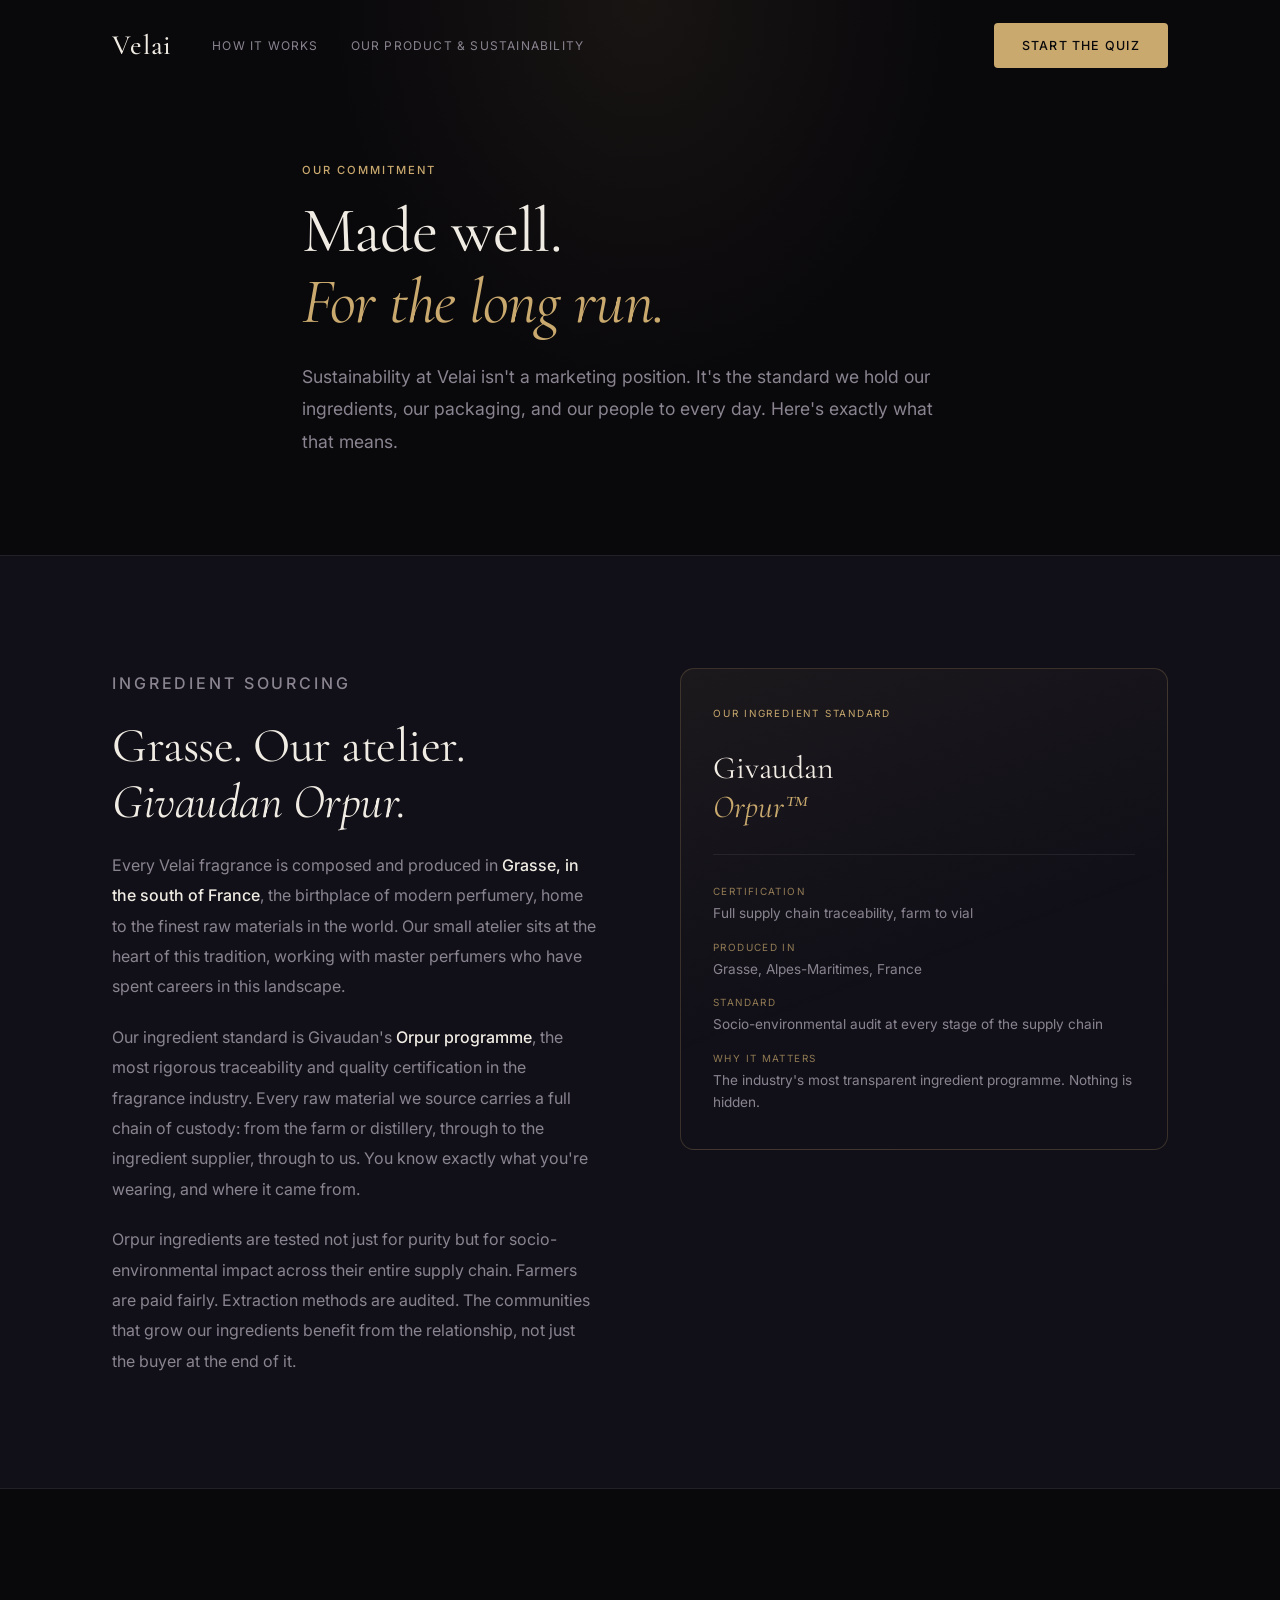
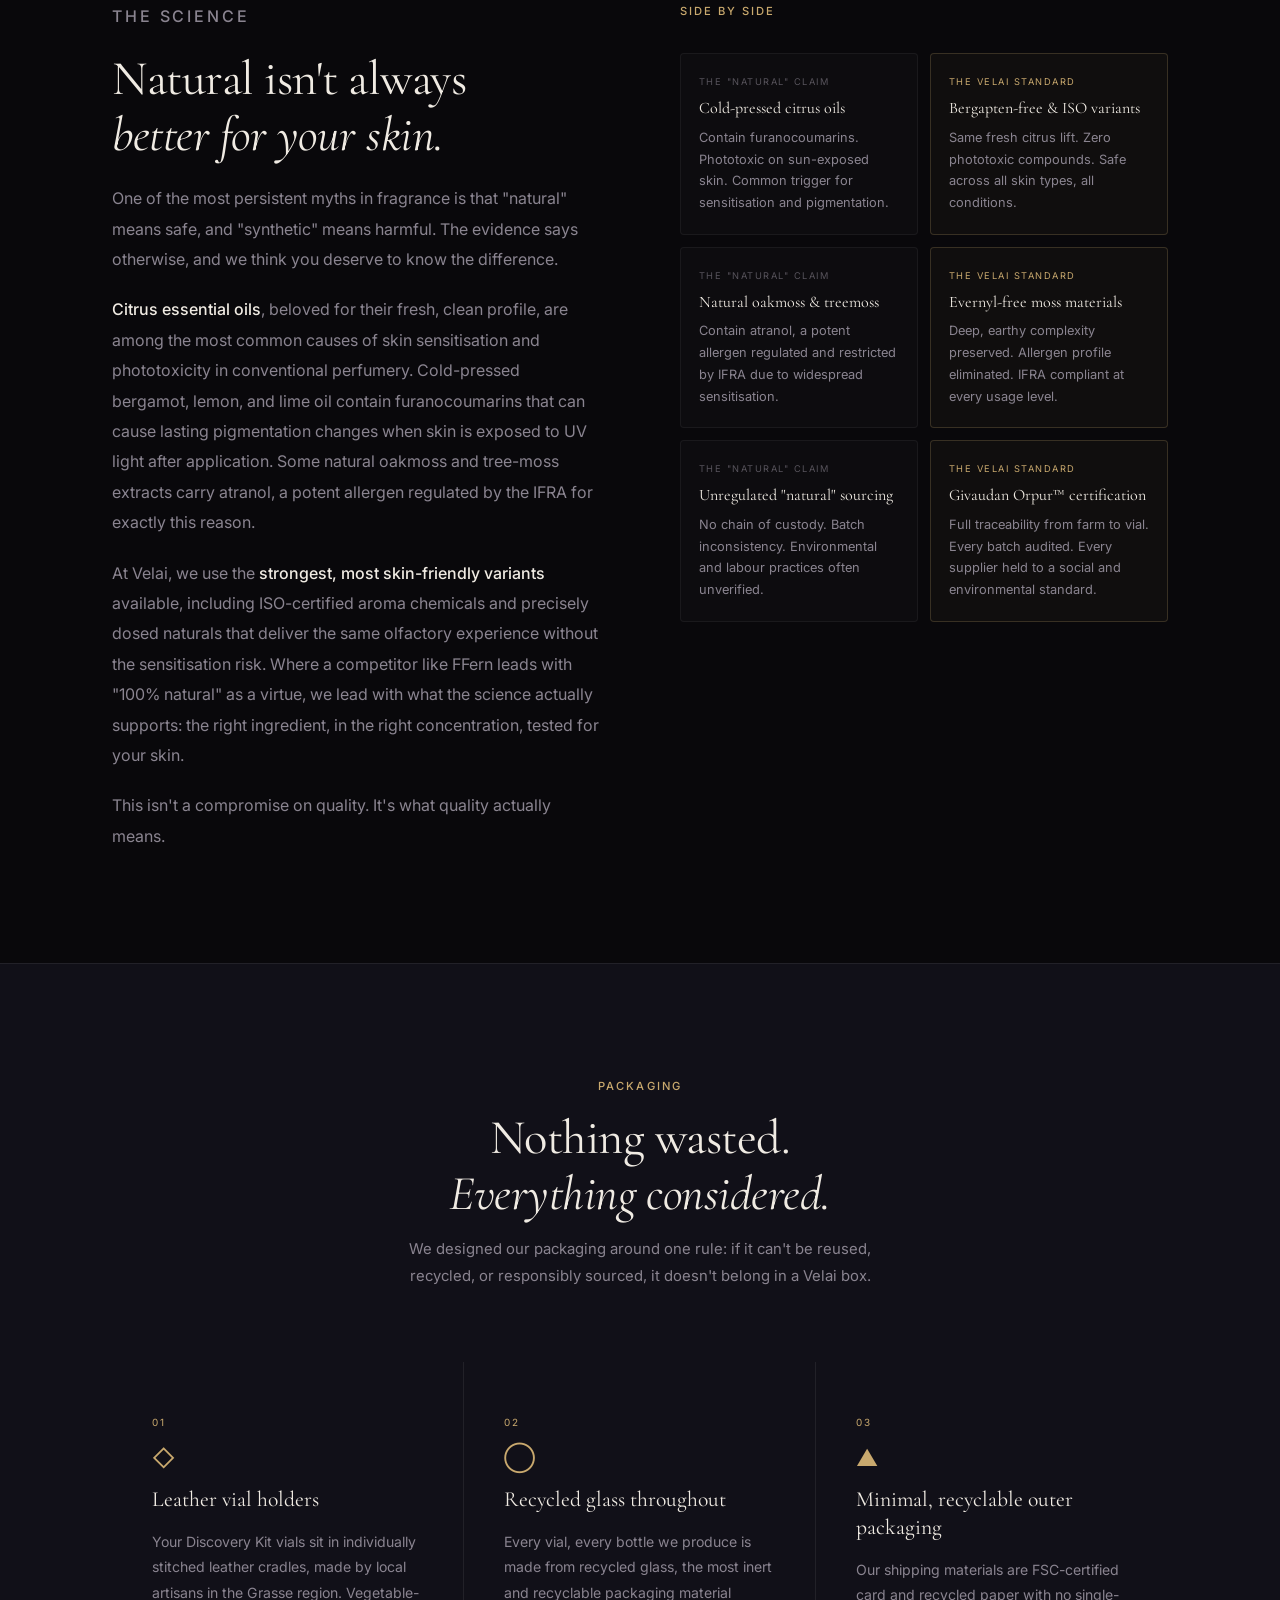
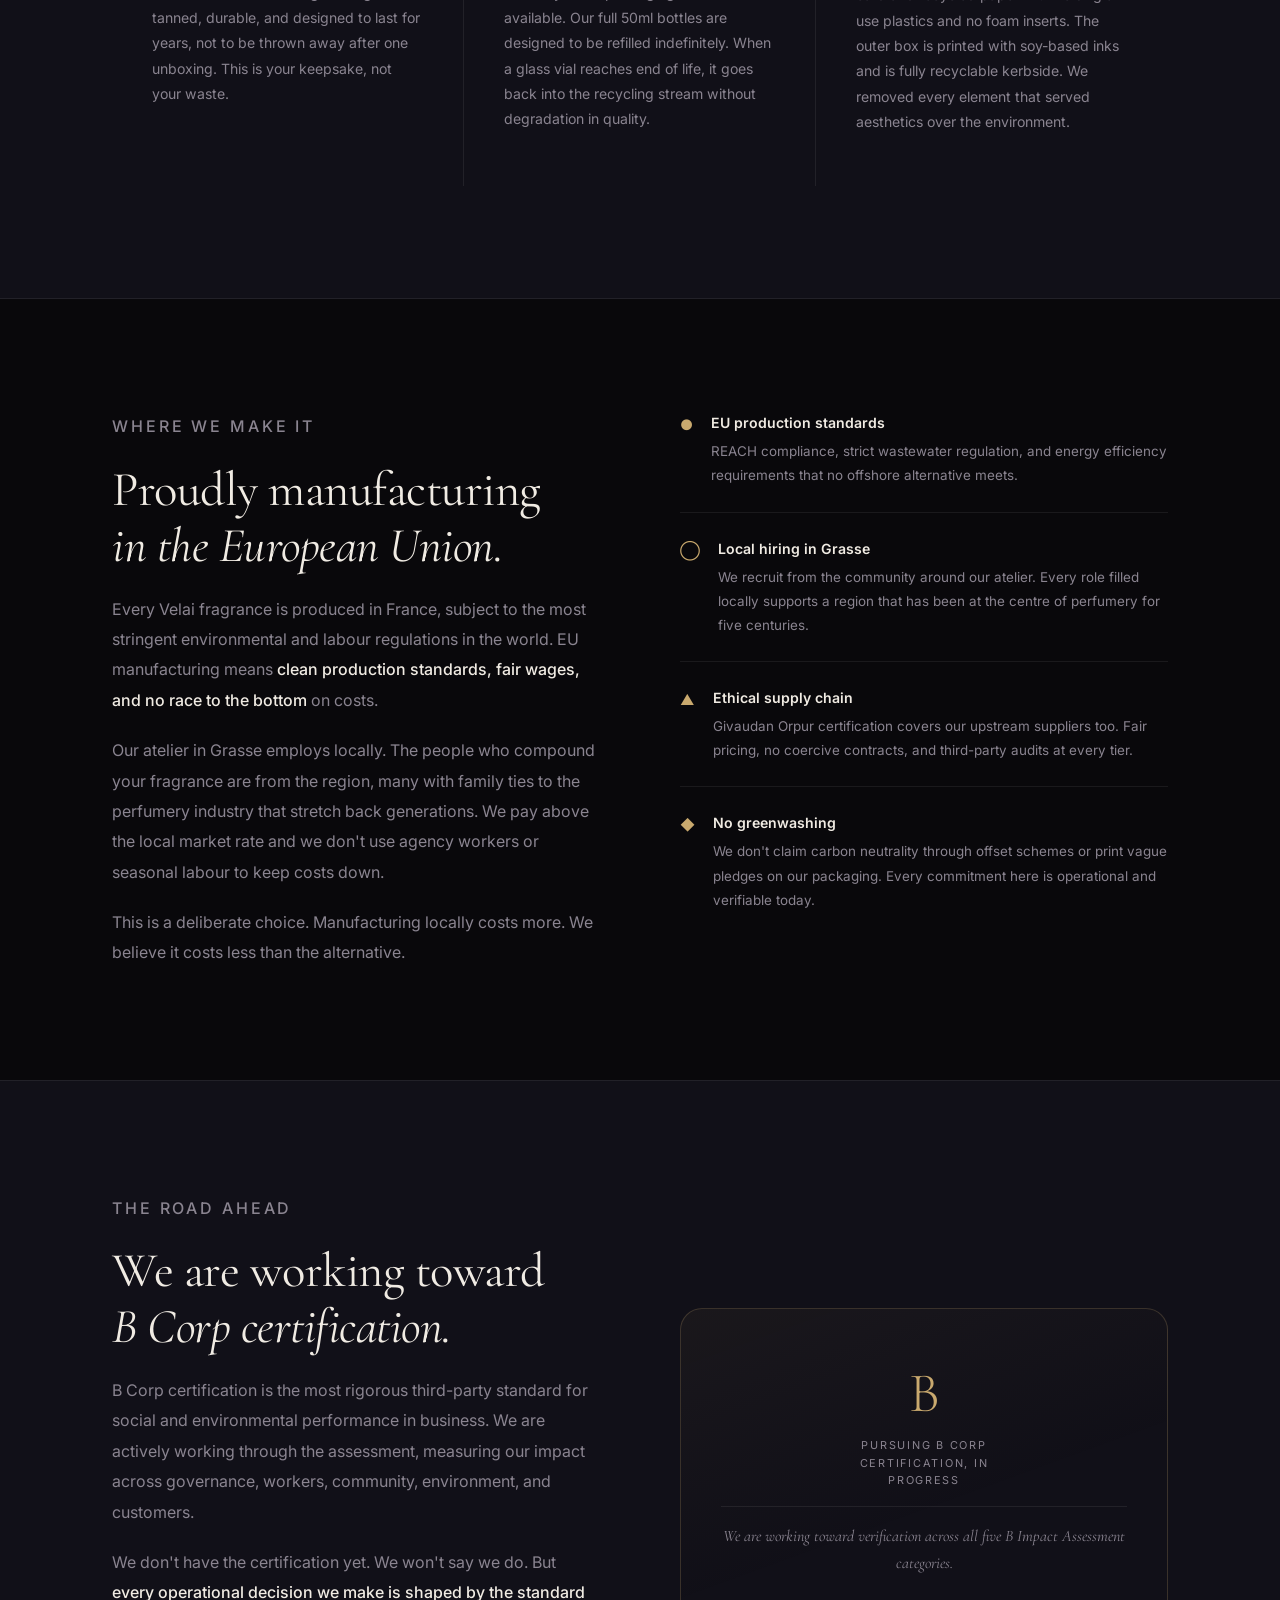
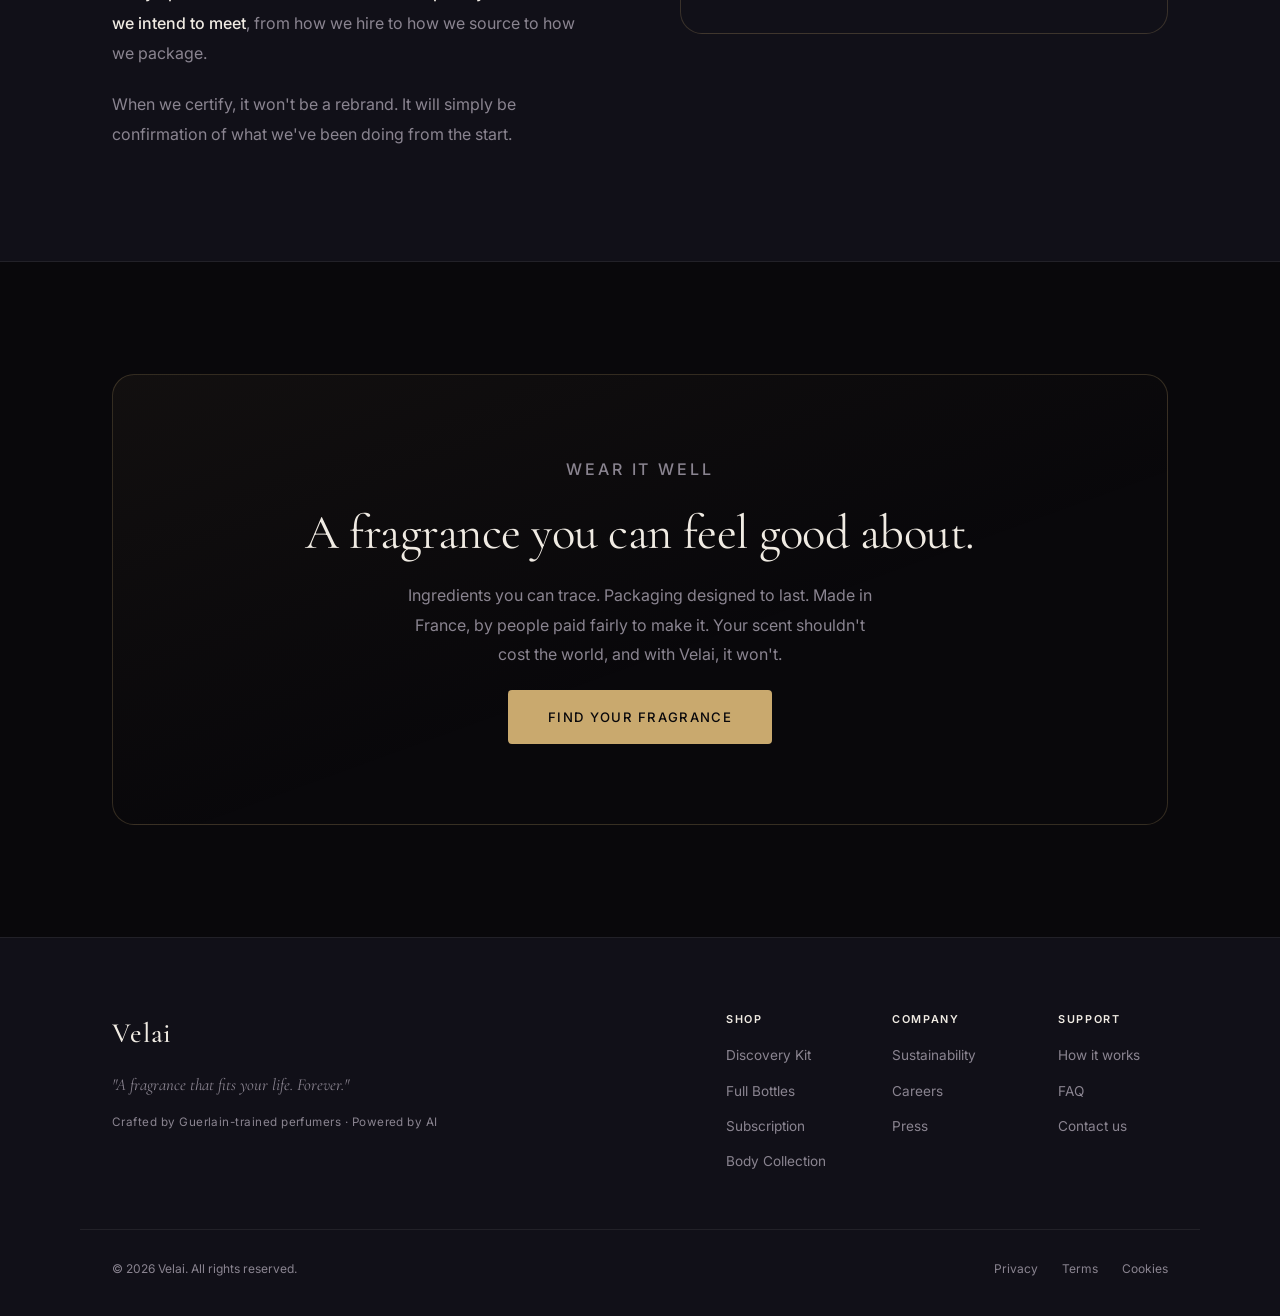
==== sustainability.html @ 6e43c7ac "Initial production site — index + sustainability pages No auth gate, no about page, no quiz. Quiz CT" ====
<!DOCTYPE html>
<html lang="en">
<head>
  <meta charset="UTF-8" />
  <meta name="viewport" content="width=device-width, initial-scale=1.0" />
  <title>Sustainability | Velai</title>
  <link rel="preconnect" href="https://fonts.googleapis.com" />
  <link rel="preconnect" href="https://fonts.gstatic.com" crossorigin />
  <link href="https://fonts.googleapis.com/css2?family=Cormorant+Garamond:ital,wght@0,300;0,400;0,500;0,600;1,300;1,400;1,500&family=Inter:wght@300;400;500;600&display=swap" rel="stylesheet" />
  <link rel="stylesheet" href="css/style.css" />
  <link rel="stylesheet" href="css/components.css" />
  <style>
    /* ── Sustainability page ──────────────────────────────────────────── */
    .sus-hero {
      padding-top: 160px;
      padding-bottom: 96px;
      position: relative;
      overflow: hidden;
    }
    .sus-hero::before {
      content: '';
      position: absolute;
      top: 0; left: 50%;
      transform: translateX(-50%);
      width: 680px;
      height: 420px;
      background: radial-gradient(ellipse at 50% 0%, rgba(201,169,110,0.08) 0%, transparent 65%);
      pointer-events: none;
    }
    .sus-hero__inner { max-width: 740px; }
    .sus-hero h1 {
      font-size: clamp(2.6rem, 5vw, 4.2rem);
      line-height: 1.1;
      margin-top: 16px;
      margin-bottom: 24px;
    }
    .sus-hero__lead {
      font-size: 1.1rem;
      line-height: 1.85;
      color: var(--muted);
      max-width: 58ch;
    }

    /* ── Givaudan / Grasse section ────────────────────────────────────── */
    .sus-orpur {
      background: var(--surface);
      border-top: 1px solid var(--border);
      border-bottom: 1px solid var(--border);
    }
    .sus-orpur__inner {
      display: grid;
      grid-template-columns: 1fr 1fr;
      gap: 80px;
      align-items: start;
    }
    .sus-orpur__copy {
      display: flex;
      flex-direction: column;
      gap: 20px;
    }
    .sus-orpur__copy p {
      font-size: 1rem;
      line-height: 1.9;
      color: var(--muted);
    }
    .sus-orpur__copy p strong { color: var(--text); font-weight: 500; }
    .sus-orpur__panel {
      position: sticky;
      top: 120px;
    }
    .sus-badge {
      border: 1px solid var(--border-gold);
      border-radius: var(--r-md);
      padding: 36px 32px;
      background: linear-gradient(160deg, rgba(201,169,110,0.06) 0%, transparent 60%);
      display: flex;
      flex-direction: column;
      gap: 28px;
    }
    .sus-badge__label {
      font-size: 0.62rem;
      letter-spacing: 0.18em;
      text-transform: uppercase;
      color: var(--gold);
    }
    .sus-badge__name {
      font-family: var(--serif);
      font-size: 2rem;
      font-weight: 400;
      color: var(--text);
      line-height: 1.2;
    }
    .sus-badge__name em { color: var(--gold); }
    .sus-badge__divider {
      height: 1px;
      background: var(--border);
    }
    .sus-badge__attrs {
      display: flex;
      flex-direction: column;
      gap: 14px;
    }
    .sus-attr {
      display: flex;
      flex-direction: column;
      gap: 3px;
    }
    .sus-attr__label {
      font-size: 0.62rem;
      letter-spacing: 0.14em;
      text-transform: uppercase;
      color: var(--gold);
      opacity: 0.7;
    }
    .sus-attr__val {
      font-size: 0.85rem;
      color: var(--muted);
      line-height: 1.6;
    }

    /* ── "Natural is not enough" section ─────────────────────────────── */
    .sus-natural__inner {
      display: grid;
      grid-template-columns: 1fr 1fr;
      gap: 80px;
      align-items: start;
    }
    .sus-natural__copy {
      display: flex;
      flex-direction: column;
      gap: 20px;
    }
    .sus-natural__copy p {
      font-size: 1rem;
      line-height: 1.9;
      color: var(--muted);
    }
    .sus-natural__copy p strong { color: var(--text); font-weight: 500; }
    .sus-compare {
      display: flex;
      flex-direction: column;
      gap: 12px;
    }
    .sus-compare__row {
      display: grid;
      grid-template-columns: 1fr 1fr;
      gap: 12px;
    }
    .sus-compare__cell {
      border: 1px solid var(--border);
      border-radius: var(--r-sm);
      padding: 20px 18px;
      display: flex;
      flex-direction: column;
      gap: 8px;
    }
    .sus-compare__cell--bad {
      border-color: rgba(255,255,255,0.05);
      background: rgba(255,255,255,0.02);
    }
    .sus-compare__cell--good {
      border-color: var(--border-gold);
      background: rgba(201,169,110,0.04);
    }
    .sus-compare__eyebrow {
      font-size: 0.58rem;
      letter-spacing: 0.16em;
      text-transform: uppercase;
    }
    .sus-compare__eyebrow--bad  { color: var(--muted); opacity: 0.6; }
    .sus-compare__eyebrow--good { color: var(--gold); }
    .sus-compare__cell h4 {
      font-family: var(--serif);
      font-size: 1rem;
      font-weight: 400;
      color: var(--text);
      line-height: 1.3;
    }
    .sus-compare__cell p {
      font-size: 0.8rem;
      line-height: 1.7;
      color: var(--muted);
    }

    /* ── Packaging section ────────────────────────────────────────────── */
    .sus-packaging {
      background: var(--surface);
      border-top: 1px solid var(--border);
      border-bottom: 1px solid var(--border);
    }
    .sus-pkg__grid {
      display: grid;
      grid-template-columns: repeat(3, 1fr);
      gap: 0;
    }
    .sus-pkg-item {
      padding: 52px 40px;
      border-right: 1px solid var(--border);
      display: flex;
      flex-direction: column;
      gap: 16px;
    }
    .sus-pkg-item:last-child { border-right: none; }
    .sus-pkg-item__num {
      font-size: 0.62rem;
      letter-spacing: 0.16em;
      color: var(--gold);
      text-transform: uppercase;
    }
    .sus-pkg-item__icon {
      font-size: 1.4rem;
      color: var(--gold);
      line-height: 1;
    }
    .sus-pkg-item h3 {
      font-family: var(--serif);
      font-size: 1.35rem;
      font-weight: 400;
      line-height: 1.3;
    }
    .sus-pkg-item p {
      font-size: 0.88rem;
      line-height: 1.8;
      color: var(--muted);
    }

    /* ── EU manufacturing ─────────────────────────────────────────────── */
    .sus-eu__inner {
      display: grid;
      grid-template-columns: 1fr 1fr;
      gap: 80px;
      align-items: start;
    }
    .sus-eu__copy {
      display: flex;
      flex-direction: column;
      gap: 20px;
    }
    .sus-eu__copy p {
      font-size: 1rem;
      line-height: 1.9;
      color: var(--muted);
    }
    .sus-eu__copy p strong { color: var(--text); font-weight: 500; }
    .sus-pillars {
      display: flex;
      flex-direction: column;
      gap: 0;
    }
    .sus-pillar {
      display: flex;
      gap: 18px;
      align-items: flex-start;
      padding: 24px 0;
      border-bottom: 1px solid var(--border);
    }
    .sus-pillar:first-child { padding-top: 0; }
    .sus-pillar:last-child  { border-bottom: none; padding-bottom: 0; }
    .sus-pillar__icon {
      flex-shrink: 0;
      color: var(--gold);
      font-size: 0.9rem;
      margin-top: 2px;
    }
    .sus-pillar div { display: flex; flex-direction: column; gap: 4px; }
    .sus-pillar h4 { font-size: 0.88rem; font-weight: 600; }
    .sus-pillar p  { font-size: 0.84rem; }

    /* ── B Corp ───────────────────────────────────────────────────────── */
    .sus-bcorp {
      background: var(--surface);
      border-top: 1px solid var(--border);
      border-bottom: 1px solid var(--border);
    }
    .sus-bcorp__inner {
      display: grid;
      grid-template-columns: 1fr 1fr;
      gap: 80px;
      align-items: center;
    }
    .sus-bcorp__copy {
      display: flex;
      flex-direction: column;
      gap: 20px;
    }
    .sus-bcorp__copy p {
      font-size: 1rem;
      line-height: 1.9;
      color: var(--muted);
    }
    .sus-bcorp__copy p strong { color: var(--text); font-weight: 500; }
    .sus-bcorp__badge {
      border: 1px solid var(--border-gold);
      border-radius: var(--r-lg);
      padding: 56px 40px;
      text-align: center;
      display: flex;
      flex-direction: column;
      align-items: center;
      gap: 16px;
      background: linear-gradient(160deg, rgba(201,169,110,0.05) 0%, transparent 60%);
    }
    .sus-bcorp__badge-mark {
      font-family: var(--serif);
      font-size: 3.5rem;
      font-weight: 300;
      color: var(--gold);
      line-height: 1;
    }
    .sus-bcorp__badge-label {
      font-size: 0.68rem;
      letter-spacing: 0.16em;
      text-transform: uppercase;
      color: var(--muted);
      max-width: 24ch;
      line-height: 1.6;
    }
    .sus-bcorp__badge-note {
      font-family: var(--serif);
      font-style: italic;
      font-size: 1rem;
      color: var(--muted);
      border-top: 1px solid var(--border);
      padding-top: 16px;
      width: 100%;
      text-align: center;
    }

    /* ── CTA ──────────────────────────────────────────────────────────── */
    .sus-cta__inner {
      border: 1px solid var(--border-gold);
      border-radius: var(--r-lg);
      padding: 80px 48px;
      text-align: center;
      display: flex;
      flex-direction: column;
      align-items: center;
      gap: 20px;
      background: linear-gradient(160deg, rgba(201,169,110,0.05) 0%, transparent 60%);
    }
    .sus-cta__inner p {
      font-size: 1rem;
      line-height: 1.85;
      color: var(--muted);
      max-width: 48ch;
    }

    /* ── Responsive ───────────────────────────────────────────────────── */
    @media (max-width: 900px) {
      .sus-orpur__inner,
      .sus-natural__inner,
      .sus-eu__inner,
      .sus-bcorp__inner  { grid-template-columns: 1fr; gap: 52px; }
      .sus-orpur__panel  { position: static; }
      .sus-pkg__grid     { grid-template-columns: 1fr; }
      .sus-pkg-item      { border-right: none; border-bottom: 1px solid var(--border); }
      .sus-pkg-item:last-child { border-bottom: none; }
    }
    @media (max-width: 640px) {
      .sus-cta__inner { padding: 56px 24px; }
      .sus-compare__row { grid-template-columns: 1fr; }
    }
  </style>
</head>
<body>

  <!-- NAV -->
  <header class="nav" id="nav">
    <div class="container nav__inner">
      <a href="index.html" class="nav__logo">Velai</a>
      <nav class="nav__links" id="navLinks">
        <a href="index.html#how-it-works">How it works</a>
        <a href="sustainability.html" class="active">Our product &amp; sustainability</a>
      </nav>
      <div class="nav__actions">
        <a href="#" class="btn btn--primary">Start the quiz</a>
      </div>
      <button class="nav__hamburger" id="hamburger" aria-label="Open menu">
        <span></span><span></span><span></span>
      </button>
    </div>
  </header>

  <main>

    <!-- HERO -->
    <section class="sus-hero">
      <div class="container sus-hero__inner">
        <p class="eyebrow reveal-hero">Our commitment</p>
        <h1 class="reveal-hero">Made well.<br /><em>For the long run.</em></h1>
        <p class="sus-hero__lead reveal-hero">
          Sustainability at Velai isn't a marketing position. It's the standard we hold
          our ingredients, our packaging, and our people to every day. Here's exactly what
          that means.
        </p>
      </div>
    </section>

    <!-- GIVAUDAN ORPUR -->
    <section class="sus-orpur section">
      <div class="container sus-orpur__inner">

        <div class="sus-orpur__copy reveal">
          <p class="eyebrow">Ingredient sourcing</p>
          <h2>Grasse. Our atelier.<br /><em>Givaudan Orpur.</em></h2>
          <p>
            Every Velai fragrance is composed and produced in <strong>Grasse, in the south of France</strong>,
            the birthplace of modern perfumery, home to the finest raw materials in the world.
            Our small atelier sits at the heart of this tradition, working with master perfumers
            who have spent careers in this landscape.
          </p>
          <p>
            Our ingredient standard is Givaudan's <strong>Orpur programme</strong>, the most rigorous
            traceability and quality certification in the fragrance industry. Every raw material
            we source carries a full chain of custody: from the farm or distillery, through to
            the ingredient supplier, through to us. You know exactly what you're wearing,
            and where it came from.
          </p>
          <p>
            Orpur ingredients are tested not just for purity but for socio-environmental
            impact across their entire supply chain. Farmers are paid fairly. Extraction
            methods are audited. The communities that grow our ingredients benefit from
            the relationship, not just the buyer at the end of it.
          </p>
        </div>

        <div class="sus-orpur__panel reveal">
          <div class="sus-badge">
            <span class="sus-badge__label">Our ingredient standard</span>
            <div class="sus-badge__name">Givaudan<br /><em>Orpur&trade;</em></div>
            <div class="sus-badge__divider"></div>
            <div class="sus-badge__attrs">
              <div class="sus-attr">
                <span class="sus-attr__label">Certification</span>
                <span class="sus-attr__val">Full supply chain traceability, farm to vial</span>
              </div>
              <div class="sus-attr">
                <span class="sus-attr__label">Produced in</span>
                <span class="sus-attr__val">Grasse, Alpes-Maritimes, France</span>
              </div>
              <div class="sus-attr">
                <span class="sus-attr__label">Standard</span>
                <span class="sus-attr__val">Socio-environmental audit at every stage of the supply chain</span>
              </div>
              <div class="sus-attr">
                <span class="sus-attr__label">Why it matters</span>
                <span class="sus-attr__val">The industry's most transparent ingredient programme. Nothing is hidden.</span>
              </div>
            </div>
          </div>
        </div>

      </div>
    </section>

    <!-- THE NATURAL MYTH -->
    <section class="section">
      <div class="container sus-natural__inner">

        <div class="sus-natural__copy reveal">
          <p class="eyebrow">The science</p>
          <h2>Natural isn't always<br /><em>better for your skin.</em></h2>
          <p>
            One of the most persistent myths in fragrance is that "natural" means safe, and
            "synthetic" means harmful. The evidence says otherwise, and we think you deserve
            to know the difference.
          </p>
          <p>
            <strong>Citrus essential oils</strong>, beloved for their fresh, clean profile,
            are among the most common causes of skin sensitisation and phototoxicity in
            conventional perfumery. Cold-pressed bergamot, lemon, and lime oil contain
            furanocoumarins that can cause lasting pigmentation changes when skin is exposed
            to UV light after application. Some natural oakmoss and tree-moss extracts carry
            atranol, a potent allergen regulated by the IFRA for exactly this reason.
          </p>
          <p>
            At Velai, we use the <strong>strongest, most skin-friendly variants</strong> available,
            including ISO-certified aroma chemicals and precisely dosed naturals that deliver
            the same olfactory experience without the sensitisation risk. Where a competitor
            like FFern leads with "100% natural" as a virtue, we lead with what the science
            actually supports: the right ingredient, in the right concentration, tested for
            your skin.
          </p>
          <p>
            This isn't a compromise on quality. It's what quality actually means.
          </p>
        </div>

        <div class="sus-compare reveal">
          <p class="eyebrow" style="margin-bottom: 20px;">Side by side</p>
          <div class="sus-compare__row">
            <div class="sus-compare__cell sus-compare__cell--bad">
              <span class="sus-compare__eyebrow sus-compare__eyebrow--bad">The "natural" claim</span>
              <h4>Cold-pressed citrus oils</h4>
              <p>Contain furanocoumarins. Phototoxic on sun-exposed skin. Common trigger for sensitisation and pigmentation.</p>
            </div>
            <div class="sus-compare__cell sus-compare__cell--good">
              <span class="sus-compare__eyebrow sus-compare__eyebrow--good">The Velai standard</span>
              <h4>Bergapten-free &amp; ISO variants</h4>
              <p>Same fresh citrus lift. Zero phototoxic compounds. Safe across all skin types, all conditions.</p>
            </div>
          </div>
          <div class="sus-compare__row">
            <div class="sus-compare__cell sus-compare__cell--bad">
              <span class="sus-compare__eyebrow sus-compare__eyebrow--bad">The "natural" claim</span>
              <h4>Natural oakmoss &amp; treemoss</h4>
              <p>Contain atranol, a potent allergen regulated and restricted by IFRA due to widespread sensitisation.</p>
            </div>
            <div class="sus-compare__cell sus-compare__cell--good">
              <span class="sus-compare__eyebrow sus-compare__eyebrow--good">The Velai standard</span>
              <h4>Evernyl-free moss materials</h4>
              <p>Deep, earthy complexity preserved. Allergen profile eliminated. IFRA compliant at every usage level.</p>
            </div>
          </div>
          <div class="sus-compare__row">
            <div class="sus-compare__cell sus-compare__cell--bad">
              <span class="sus-compare__eyebrow sus-compare__eyebrow--bad">The "natural" claim</span>
              <h4>Unregulated "natural" sourcing</h4>
              <p>No chain of custody. Batch inconsistency. Environmental and labour practices often unverified.</p>
            </div>
            <div class="sus-compare__cell sus-compare__cell--good">
              <span class="sus-compare__eyebrow sus-compare__eyebrow--good">The Velai standard</span>
              <h4>Givaudan Orpur&trade; certification</h4>
              <p>Full traceability from farm to vial. Every batch audited. Every supplier held to a social and environmental standard.</p>
            </div>
          </div>
        </div>

      </div>
    </section>

    <!-- PACKAGING -->
    <section class="sus-packaging section">
      <div class="container">
        <div class="section__header reveal">
          <p class="eyebrow">Packaging</p>
          <h2>Nothing wasted.<br /><em>Everything considered.</em></h2>
          <p class="section__desc">
            We designed our packaging around one rule: if it can't be reused, recycled,
            or responsibly sourced, it doesn't belong in a Velai box.
          </p>
        </div>
        <div class="sus-pkg__grid">

          <div class="sus-pkg-item reveal" style="--d:0ms">
            <span class="sus-pkg-item__num">01</span>
            <span class="sus-pkg-item__icon" aria-hidden="true">&#9671;</span>
            <h3>Leather vial holders</h3>
            <p>
              Your Discovery Kit vials sit in individually stitched leather cradles,
              made by local artisans in the Grasse region. Vegetable-tanned, durable,
              and designed to last for years, not to be thrown away after one unboxing.
              This is your keepsake, not your waste.
            </p>
          </div>

          <div class="sus-pkg-item reveal" style="--d:120ms">
            <span class="sus-pkg-item__num">02</span>
            <span class="sus-pkg-item__icon" aria-hidden="true">&#9711;</span>
            <h3>Recycled glass throughout</h3>
            <p>
              Every vial, every bottle we produce is made from recycled glass,
              the most inert and recyclable packaging material available.
              Our full 50ml bottles are designed to be refilled indefinitely.
              When a glass vial reaches end of life, it goes back into the recycling stream
              without degradation in quality.
            </p>
          </div>

          <div class="sus-pkg-item reveal" style="--d:240ms">
            <span class="sus-pkg-item__num">03</span>
            <span class="sus-pkg-item__icon" aria-hidden="true">&#9650;</span>
            <h3>Minimal, recyclable outer packaging</h3>
            <p>
              Our shipping materials are FSC-certified card and recycled paper with no
              single-use plastics and no foam inserts. The outer box is printed with
              soy-based inks and is fully recyclable kerbside. We removed every
              element that served aesthetics over the environment.
            </p>
          </div>

        </div>
      </div>
    </section>

    <!-- EU MANUFACTURING & ETHICS -->
    <section class="section">
      <div class="container sus-eu__inner">

        <div class="sus-eu__copy reveal">
          <p class="eyebrow">Where we make it</p>
          <h2>Proudly manufacturing<br /><em>in the European Union.</em></h2>
          <p>
            Every Velai fragrance is produced in France, subject to the most stringent
            environmental and labour regulations in the world. EU manufacturing means
            <strong>clean production standards, fair wages, and no race to the bottom</strong> on costs.
          </p>
          <p>
            Our atelier in Grasse employs locally. The people who compound your fragrance
            are from the region, many with family ties to the perfumery industry that stretch
            back generations. We pay above the local market rate and we don't use agency
            workers or seasonal labour to keep costs down.
          </p>
          <p>
            This is a deliberate choice. Manufacturing locally costs more. We believe it
            costs less than the alternative.
          </p>
        </div>

        <div class="sus-pillars reveal">
          <div class="sus-pillar">
            <span class="sus-pillar__icon" aria-hidden="true">&#9679;</span>
            <div>
              <h4>EU production standards</h4>
              <p>REACH compliance, strict wastewater regulation, and energy efficiency requirements that no offshore alternative meets.</p>
            </div>
          </div>
          <div class="sus-pillar">
            <span class="sus-pillar__icon" aria-hidden="true">&#9711;</span>
            <div>
              <h4>Local hiring in Grasse</h4>
              <p>We recruit from the community around our atelier. Every role filled locally supports a region that has been at the centre of perfumery for five centuries.</p>
            </div>
          </div>
          <div class="sus-pillar">
            <span class="sus-pillar__icon" aria-hidden="true">&#9650;</span>
            <div>
              <h4>Ethical supply chain</h4>
              <p>Givaudan Orpur certification covers our upstream suppliers too. Fair pricing, no coercive contracts, and third-party audits at every tier.</p>
            </div>
          </div>
          <div class="sus-pillar">
            <span class="sus-pillar__icon" aria-hidden="true">&#9670;</span>
            <div>
              <h4>No greenwashing</h4>
              <p>We don't claim carbon neutrality through offset schemes or print vague pledges on our packaging. Every commitment here is operational and verifiable today.</p>
            </div>
          </div>
        </div>

      </div>
    </section>

    <!-- B CORP -->
    <section class="sus-bcorp section">
      <div class="container sus-bcorp__inner">

        <div class="sus-bcorp__copy reveal">
          <p class="eyebrow">The road ahead</p>
          <h2>We are working toward<br /><em>B Corp certification.</em></h2>
          <p>
            B Corp certification is the most rigorous third-party standard for social and
            environmental performance in business. We are actively working through the
            assessment, measuring our impact across governance, workers, community,
            environment, and customers.
          </p>
          <p>
            We don't have the certification yet. We won't say we do. But <strong>every
            operational decision we make is shaped by the standard we intend to meet</strong>,
            from how we hire to how we source to how we package.
          </p>
          <p>
            When we certify, it won't be a rebrand. It will simply be confirmation
            of what we've been doing from the start.
          </p>
        </div>

        <div class="sus-bcorp__badge reveal">
          <div class="sus-bcorp__badge-mark">B</div>
          <span class="sus-bcorp__badge-label">Pursuing B Corp certification, in progress</span>
          <div class="sus-bcorp__badge-note">
            We are working toward verification across all five B Impact Assessment categories.
          </div>
        </div>

      </div>
    </section>

    <!-- CTA -->
    <section class="section">
      <div class="container">
        <div class="sus-cta__inner reveal">
          <p class="eyebrow">Wear it well</p>
          <h2>A fragrance you can feel good about.</h2>
          <p>
            Ingredients you can trace. Packaging designed to last. Made in France,
            by people paid fairly to make it. Your scent shouldn't cost the world,
            and with Velai, it won't.
          </p>
          <a href="#" class="btn btn--primary btn--lg">Find your fragrance</a>
        </div>
      </div>
    </section>

  </main>

  <!-- FOOTER -->
  <footer class="footer">
    <div class="container footer__inner">
      <div class="footer__brand">
        <a href="index.html" class="nav__logo">Velai</a>
        <p class="footer__tagline"><em>"A fragrance that fits your life. Forever."</em></p>
        <p class="footer__crafted">Crafted by Guerlain-trained perfumers &middot; Powered by AI</p>
      </div>
      <div class="footer__links">
        <div class="footer__col">
          <h4>Shop</h4>
          <a href="index.html#discovery-kit">Discovery Kit</a>
          <a href="index.html#pricing">Full Bottles</a>
          <a href="index.html#pricing">Subscription</a>
          <a href="index.html#body-collection">Body Collection</a>
        </div>
        <div class="footer__col">
          <h4>Company</h4>
          <a href="sustainability.html" class="active">Sustainability</a>
          <a href="#">Careers</a>
          <a href="#">Press</a>
        </div>
        <div class="footer__col">
          <h4>Support</h4>
          <a href="index.html#how-it-works">How it works</a>
          <a href="#">FAQ</a>
          <a href="#">Contact us</a>
        </div>
      </div>
    </div>
    <div class="container footer__bottom">
      <p>&copy; 2026 Velai. All rights reserved.</p>
      <div class="footer__legal">
        <a href="#">Privacy</a>
        <a href="#">Terms</a>
        <a href="#">Cookies</a>
      </div>
    </div>
  </footer>

  <script src="js/main.js"></script>
</body>
</html>
---- css/style.css ----
/* ─── Reset ─────────────────────────────────────────────────────────── */
*, *::before, *::after { box-sizing: border-box; margin: 0; padding: 0; }

:root {
  --bg:           #09080b;
  --surface:      #111018;
  --surface-2:    #181620;
  --border:       rgba(255,255,255,0.07);
  --border-gold:  rgba(201,169,110,0.22);
  --text:         #f0ebe3;
  --muted:        #8a8490;
  --gold:         #c9a96e;
  --gold-light:   #dfc28e;
  --gold-dim:     rgba(201,169,110,0.10);
  --gold-glow:    rgba(201,169,110,0.06);

  --serif: 'Cormorant Garamond', Georgia, serif;
  --sans:  'Inter', system-ui, sans-serif;

  --r-sm: 4px;
  --r-md: 14px;
  --r-lg: 22px;

  --ease-out: cubic-bezier(0.22, 1, 0.36, 1);
  --t: 0.25s ease;
}

html { scroll-behavior: smooth; font-size: 16px; }

body {
  font-family: var(--sans);
  background: var(--bg);
  color: var(--text);
  line-height: 1.7;
  -webkit-font-smoothing: antialiased;
  overflow-x: hidden;
}

img { display: block; max-width: 100%; }
ul  { list-style: none; }
a   { color: inherit; text-decoration: none; transition: color var(--t); }

/* ─── Typography ────────────────────────────────────────────────────── */
h1 {
  font-family: var(--serif);
  font-size: clamp(3.2rem, 6.5vw, 6rem);
  font-weight: 400;
  line-height: 1.05;
  letter-spacing: -0.015em;
  color: var(--text);
}
h1 em { font-style: italic; color: var(--gold); }

h2 {
  font-family: var(--serif);
  font-size: clamp(2rem, 3.8vw, 3.2rem);
  font-weight: 400;
  line-height: 1.15;
  letter-spacing: -0.01em;
  color: var(--text);
}

h3 {
  font-family: var(--serif);
  font-size: clamp(1.3rem, 2vw, 1.7rem);
  font-weight: 500;
  line-height: 1.25;
  color: var(--text);
}

h4 {
  font-family: var(--sans);
  font-size: 0.88rem;
  font-weight: 600;
  color: var(--text);
}

p { color: var(--muted); font-size: 0.93rem; line-height: 1.8; }

em { font-style: italic; }

.eyebrow {
  font-size: 0.7rem;
  font-weight: 500;
  letter-spacing: 0.18em;
  text-transform: uppercase;
  color: var(--gold);
}

/* ─── Layout ────────────────────────────────────────────────────────── */
.container {
  width: 100%;
  max-width: 1120px;
  margin: 0 auto;
  padding: 0 32px;
}

.section { padding: 112px 0; }

.section__header {
  text-align: center;
  margin: 0 auto 72px;
  max-width: 600px;
  display: flex;
  flex-direction: column;
  align-items: center;
  gap: 14px;
}

.section__desc {
  max-width: 480px;
  text-align: center;
}

/* ─── Buttons ────────────────────────────────────────────────────────── */
.btn {
  display: inline-flex;
  align-items: center;
  justify-content: center;
  padding: 12px 28px;
  border-radius: var(--r-sm);
  font-family: var(--sans);
  font-size: 0.78rem;
  font-weight: 500;
  letter-spacing: 0.1em;
  text-transform: uppercase;
  white-space: nowrap;
  cursor: pointer;
  border: none;
  transition: background var(--t), color var(--t), border-color var(--t),
              transform 0.2s var(--ease-out), box-shadow var(--t);
}

.btn--primary {
  background: var(--gold);
  color: #09080b;
}
.btn--primary:hover {
  background: var(--gold-light);
  transform: translateY(-2px);
  box-shadow: 0 10px 32px rgba(201,169,110,0.28);
}
.btn--primary:active { transform: translateY(0); }

.btn--ghost {
  background: transparent;
  color: var(--text);
  border: 1px solid rgba(255,255,255,0.18);
}
.btn--ghost:hover {
  border-color: var(--gold);
  color: var(--gold);
}

.btn--lg  { padding: 16px 40px; font-size: 0.82rem; }
.btn--full { width: 100%; }

/* ─── Nav ────────────────────────────────────────────────────────────── */
.nav {
  position: fixed;
  top: 0; left: 0; right: 0;
  z-index: 200;
  padding: 22px 0;
  transition: background 0.35s ease, border-color 0.35s ease, padding 0.35s ease;
  border-bottom: 1px solid transparent;
}

/* Blur lives on ::before so it doesn't create a stacking context that traps
   position:fixed children (the mobile menu overlay). */
.nav::before {
  content: '';
  position: absolute;
  inset: 0;
  backdrop-filter: blur(18px);
  -webkit-backdrop-filter: blur(18px);
  pointer-events: none;
  opacity: 0;
  transition: opacity 0.35s ease;
  z-index: -1;
}

.nav.scrolled {
  background: rgba(9,8,11,0.88);
  border-bottom-color: var(--border);
  padding: 14px 0;
}

.nav.scrolled::before {
  opacity: 1;
}

.nav__inner {
  display: flex;
  align-items: center;
  gap: 40px;
}

.nav__logo {
  font-family: var(--serif);
  font-size: 1.75rem;
  font-weight: 500;
  color: var(--text);
  letter-spacing: 0.03em;
  flex-shrink: 0;
  transition: color var(--t);
}
.nav__logo:hover { color: var(--gold); }

.nav__links {
  display: flex;
  gap: 32px;
}

.nav__links a {
  font-size: 0.75rem;
  font-weight: 400;
  letter-spacing: 0.1em;
  text-transform: uppercase;
  color: var(--muted);
  transition: color var(--t);
  position: relative;
}
.nav__links a::after {
  content: '';
  position: absolute;
  bottom: -3px; left: 0; right: 0;
  height: 1px;
  background: var(--gold);
  transform: scaleX(0);
  transform-origin: left;
  transition: transform 0.3s var(--ease-out);
}
.nav__links a:hover,
.nav__links a.active { color: var(--text); }
.nav__links a.active::after,
.nav__links a:hover::after { transform: scaleX(1); }

.nav__actions { margin-left: auto; flex-shrink: 0; }

.nav__hamburger {
  display: none;
  flex-direction: column;
  gap: 6px;
  background: none;
  border: none;
  cursor: pointer;
  margin-left: auto;
  padding: 6px 4px;
}
.nav__hamburger span {
  display: block;
  width: 24px;
  height: 1px;
  background: var(--text);
  border-radius: 1px;
  transition: all 0.3s var(--ease-out);
}
.nav__hamburger.open span:nth-child(1) { transform: translateY(7px) rotate(45deg); }
.nav__hamburger.open span:nth-child(2) { opacity: 0; transform: scaleX(0); }
.nav__hamburger.open span:nth-child(3) { transform: translateY(-7px) rotate(-45deg); }

/* ─── Hero ───────────────────────────────────────────────────────────── */
.hero {
  position: relative;
  min-height: 100svh;
  display: flex;
  align-items: center;
  overflow: hidden;
}

.hero__bg-glow {
  position: absolute;
  inset: 0;
  background:
    radial-gradient(ellipse 55% 65% at 80% 45%, rgba(201,169,110,0.07) 0%, transparent 65%),
    radial-gradient(ellipse 35% 45% at 15% 65%, rgba(201,169,110,0.04) 0%, transparent 55%);
  pointer-events: none;
  animation: glowPulse 8s ease-in-out infinite alternate;
}

@keyframes glowPulse {
  from { opacity: 0.7; }
  to   { opacity: 1; }
}

.hero__inner {
  position: relative;
  z-index: 1;
  padding-top: 100px;
  padding-bottom: 80px;
  display: grid;
  grid-template-columns: 1fr auto;
  gap: 80px;
  align-items: center;
  width: 100%;
}

.hero__content {
  display: flex;
  flex-direction: column;
  gap: 24px;
  max-width: 640px;
}

.hero__headline { max-width: 16ch; }

.hero__subtext {
  font-size: 1.05rem;
  line-height: 1.85;
  max-width: 44ch;
}

.hero__cta {
  display: flex;
  gap: 14px;
  flex-wrap: wrap;
  align-items: center;
}

.hero__note {
  font-size: 0.75rem;
  letter-spacing: 0.06em;
  color: var(--muted);
  margin-top: -8px;
}

/* Hero vials (decorative CSS illustration) */
.vials-display {
  display: flex;
  flex-direction: column;
  align-items: center;
  gap: 0;
  user-select: none;
}

.vial {
  position: relative;
  display: flex;
  flex-direction: column;
  align-items: center;
}

.vial__cap {
  width: 18px;
  height: 26px;
  background: linear-gradient(160deg, #d4af7a, #b8924e);
  border-radius: 3px 3px 1px 1px;
}

.vial__liquid {
  width: 28px;
  height: 96px;
  border: 1px solid rgba(201,169,110,0.3);
  border-radius: 0 0 8px 8px;
  position: relative;
  overflow: hidden;
  background: rgba(201,169,110,0.04);
}

.vial__liquid::after {
  content: '';
  position: absolute;
  bottom: 0; left: 0; right: 0;
  border-radius: 0 0 7px 7px;
  animation: fillRise 2.4s var(--ease-out) forwards;
}

@keyframes fillRise {
  from { height: 0; }
  to   { height: var(--fill, 70%); }
}

.vial--1 { transform: translateY(12px); }
.vial--2 { transform: translateY(0); }
.vial--3 { transform: translateY(12px); }

.vial--1 .vial__liquid::after { background: rgba(201,169,110,0.45); --fill: 72%; animation-delay: 0.3s; }
.vial--2 .vial__liquid::after { background: rgba(180,140,95,0.55); --fill: 84%; animation-delay: 0.5s; }
.vial--3 .vial__liquid::after { background: rgba(220,185,130,0.4); --fill: 62%; animation-delay: 0.7s; }

/* Override: three vials side by side */
.vials-display {
  flex-direction: row;
  align-items: flex-end;
  gap: 10px;
  padding-bottom: 12px;
}

.vials__label {
  width: 100%;
  text-align: center;
  font-size: 0.7rem;
  letter-spacing: 0.1em;
  text-transform: uppercase;
  color: var(--muted);
  margin-top: 12px;
  grid-column: 1 / -1;
}

/* Wrap vials + label */
.vials-display {
  flex-direction: row;
  flex-wrap: wrap;
  align-items: flex-end;
  justify-content: center;
  gap: 10px;
  padding: 32px 28px 24px;
  border: 1px solid var(--border-gold);
  border-radius: var(--r-md);
  background: var(--surface);
  position: relative;
}

.vials-display::before {
  content: 'Discovery Kit';
  position: absolute;
  top: -11px; left: 50%;
  transform: translateX(-50%);
  font-size: 0.65rem;
  letter-spacing: 0.14em;
  text-transform: uppercase;
  color: var(--gold);
  background: var(--bg);
  padding: 0 10px;
  white-space: nowrap;
}

/* Scroll cue */
.hero__scroll-cue {
  position: absolute;
  bottom: 36px;
  left: 50%;
  transform: translateX(-50%);
}

.scroll-line {
  display: block;
  width: 1px;
  height: 56px;
  background: linear-gradient(to bottom, var(--gold), transparent);
  animation: scrollDrop 2s ease-in-out infinite;
  transform-origin: top;
}

@keyframes scrollDrop {
  0%   { transform: scaleY(0); opacity: 0; }
  40%  { transform: scaleY(1); opacity: 1; }
  100% { transform: scaleY(1); opacity: 0; }
}

/* ─── How it works steps ─────────────────────────────────────────────── */
.steps {
  display: flex;
  flex-direction: column;
  max-width: 720px;
  margin: 0 auto;
  gap: 0;
}

.step {
  display: grid;
  grid-template-columns: 72px 1fr;
  gap: 28px;
  padding: 44px 0;
  border-bottom: 1px solid var(--border);
}
.step:last-child { border-bottom: none; }

.step__connector {
  height: 1px;
  background: var(--border);
  display: none;
}

.step__number {
  font-family: var(--serif);
  font-size: 3.6rem;
  font-weight: 300;
  color: var(--border-gold);
  line-height: 1;
  padding-top: 6px;
  transition: color 0.4s ease;
}

.step:hover .step__number { color: rgba(201,169,110,0.5); }

.step__body { display: flex; flex-direction: column; gap: 12px; padding-top: 8px; }
.step__body h3 { transition: color var(--t); }
.step__body p { max-width: 52ch; }

/* ─── Craft section ──────────────────────────────────────────────────── */
.craft { background: var(--surface); border-top: 1px solid var(--border); border-bottom: 1px solid var(--border); }

.craft__inner {
  display: grid;
  grid-template-columns: 1fr 1fr;
  gap: 80px;
  align-items: start;
}

.craft__copy {
  display: flex;
  flex-direction: column;
  gap: 20px;
}

.craft__copy p { max-width: 46ch; }

.craft__pillars {
  display: flex;
  flex-direction: column;
  gap: 0;
}

.craft-pillar {
  display: flex;
  gap: 18px;
  align-items: flex-start;
  padding: 24px 0;
  border-bottom: 1px solid var(--border);
}
.craft-pillar:first-child { padding-top: 0; }
.craft-pillar:last-child  { border-bottom: none; padding-bottom: 0; }

.craft-pillar__icon {
  flex-shrink: 0;
  color: var(--gold);
  font-size: 0.9rem;
  margin-top: 2px;
}

.craft-pillar div { display: flex; flex-direction: column; gap: 4px; }
.craft-pillar p { font-size: 0.85rem; }

/* ─── Footer ─────────────────────────────────────────────────────────── */
.footer {
  background: var(--surface);
  border-top: 1px solid var(--border);
  padding: 72px 0 36px;
}

.footer__inner {
  display: flex;
  gap: 64px;
  flex-wrap: wrap;
  margin-bottom: 56px;
}

.footer__brand {
  flex: 1;
  min-width: 200px;
  display: flex;
  flex-direction: column;
  gap: 12px;
}

.footer__tagline {
  font-family: var(--serif);
  font-size: 1.05rem;
  font-style: italic;
  color: var(--muted);
}

.footer__crafted {
  font-size: 0.73rem;
  letter-spacing: 0.04em;
  color: var(--muted);
}

.footer__links { display: flex; gap: 56px; flex-wrap: wrap; }

.footer__col {
  display: flex;
  flex-direction: column;
  gap: 12px;
  min-width: 110px;
}

.footer__col h4 {
  font-size: 0.68rem;
  font-weight: 600;
  text-transform: uppercase;
  letter-spacing: 0.15em;
  color: var(--text);
  margin-bottom: 4px;
}

.footer__col a { font-size: 0.85rem; color: var(--muted); }
.footer__col a:hover { color: var(--gold); }

.footer__bottom {
  display: flex;
  justify-content: space-between;
  align-items: center;
  gap: 16px;
  flex-wrap: wrap;
  padding-top: 28px;
  border-top: 1px solid var(--border);
}

.footer__bottom p { font-size: 0.75rem; }

.footer__legal { display: flex; gap: 24px; }
.footer__legal a { font-size: 0.75rem; color: var(--muted); }
.footer__legal a:hover { color: var(--text); }

/* ─── Animations ─────────────────────────────────────────────────────── */
@media (prefers-reduced-motion: no-preference) {
  .reveal-hero {
    opacity: 0;
    transform: translateY(18px);
    animation: heroIn 0.75s var(--ease-out) forwards;
  }
  .hero__content > .reveal-hero:nth-child(1) { animation-delay: 0.1s; }
  .hero__content > .reveal-hero:nth-child(2) { animation-delay: 0.22s; }
  .hero__content > .reveal-hero:nth-child(3) { animation-delay: 0.34s; }
  .hero__content > .reveal-hero:nth-child(4) { animation-delay: 0.46s; }
  .hero__content > .reveal-hero:nth-child(5) { animation-delay: 0.56s; }
  .hero__visual.reveal-hero                  { animation-delay: 0.5s; }

  @keyframes heroIn {
    to { opacity: 1; transform: none; }
  }

  .reveal {
    opacity: 0;
    transform: translateY(22px);
    transition: opacity 0.65s var(--ease-out), transform 0.65s var(--ease-out);
    transition-delay: var(--d, 0ms);
  }
  .reveal.in-view {
    opacity: 1;
    transform: none;
  }
}

/* If motion is reduced, show everything immediately */
@media (prefers-reduced-motion: reduce) {
  .reveal-hero, .reveal { opacity: 1 !important; transform: none !important; }
}

/* ─── Responsive ─────────────────────────────────────────────────────── */

/* 900px — tablet: collapse two-column layouts */
@media (max-width: 900px) {
  .hero__inner { grid-template-columns: 1fr; gap: 0; }
  .hero__visual { display: none; }
  .craft__inner { grid-template-columns: 1fr; gap: 48px; }
}

/* 768px — phones: nav collapses, density reduces */
@media (max-width: 768px) {
  /* Fix: logo left, hamburger right, no gap overlap */
  .nav__inner { justify-content: space-between; gap: 0; }
  .nav__links, .nav__actions { display: none; }

  .nav__links.open {
    display: flex;
    flex-direction: column;
    position: fixed;
    top: 0; left: 0; right: 0; bottom: 0;
    background: rgba(9,8,11,0.97);
    backdrop-filter: blur(20px);
    -webkit-backdrop-filter: blur(20px);
    padding: 88px 28px 48px;
    gap: 0;
    z-index: 150;
    align-items: stretch;
    justify-content: flex-start;
    overflow-y: auto;
  }

  .nav__links.open a {
    font-size: 1rem;
    font-weight: 400;
    letter-spacing: 0.08em;
    text-transform: uppercase;
    color: var(--muted);
    padding: 20px 0;
    border-bottom: 1px solid var(--border);
    display: block;
    transition: color 0.2s ease;
  }

  .nav__links.open a:first-child { border-top: 1px solid var(--border); }
  .nav__links.open a:hover,
  .nav__links.open a.active { color: var(--gold); }

  .nav__hamburger { display: flex; z-index: 300; }

  .container { padding: 0 20px; }
  .section { padding: 72px 0; }
  .section__header { margin-bottom: 44px; }

  .hero__inner { padding-top: 88px; padding-bottom: 56px; }
  .hero__content { gap: 18px; }
  .hero__subtext { font-size: 0.96rem; }

  .step { grid-template-columns: 44px 1fr; gap: 16px; padding: 32px 0; }
  .step__number { font-size: 2.4rem; }

  .footer { padding: 56px 0 32px; }
  .footer__inner { flex-direction: column; gap: 40px; margin-bottom: 40px; }
  .footer__links { gap: 32px; }
  .footer__bottom { flex-direction: column; align-items: flex-start; gap: 12px; }
}

/* 500px — small phones */
@media (max-width: 500px) {
  .container { padding: 0 16px; }
  .section { padding: 56px 0; }
  .section__header { margin-bottom: 32px; gap: 10px; }

  .hero__inner { padding-top: 76px; padding-bottom: 48px; }
  .hero__cta { flex-direction: column; gap: 10px; }
  .btn--lg { width: 100%; justify-content: center; }
  .vials-display { padding: 20px 14px 18px; }

  .step { grid-template-columns: 36px 1fr; gap: 12px; padding: 24px 0; }
  .step__number { font-size: 1.9rem; }
  .step__body { gap: 8px; padding-top: 4px; }

  .craft-pillar { gap: 14px; padding: 20px 0; }

  .footer__links { flex-direction: column; gap: 24px; }
  .footer__legal { flex-wrap: wrap; gap: 16px; }
}
---- css/components.css ----
/* ─── Kit section ────────────────────────────────────────────────────── */
.kit {
  background: var(--surface);
  border-top: 1px solid var(--border);
  border-bottom: 1px solid var(--border);
}

.kit__inner {
  display: grid;
  grid-template-columns: 1fr 1fr;
  gap: 80px;
  align-items: center;
}

/* Kit visual card */
.kit-card {
  background: var(--surface-2);
  border: 1px solid var(--border-gold);
  border-radius: var(--r-lg);
  padding: 48px 40px 32px;
  display: flex;
  flex-direction: column;
  gap: 32px;
  transition: box-shadow 0.4s ease;
}
.kit-card:hover { box-shadow: 0 0 60px rgba(201,169,110,0.07); }

.kit-card__vials {
  display: flex;
  justify-content: center;
  align-items: flex-end;
  gap: 20px;
}

.kit-vial {
  display: flex;
  flex-direction: column;
  align-items: center;
  gap: 0;
  position: relative;
}

.kit-vial__cap {
  width: 20px;
  height: 28px;
  border-radius: 3px 3px 0 0;
  background: linear-gradient(160deg, #d4af7a 0%, #b8924e 100%);
}

.kit-vial__body {
  width: 30px;
  height: 110px;
  border: 1px solid rgba(201,169,110,0.25);
  border-top: none;
  border-radius: 0 0 10px 10px;
  background: rgba(201,169,110,0.04);
  overflow: hidden;
  position: relative;
}

.kit-vial__fill {
  position: absolute;
  bottom: 0; left: 0; right: 0;
  border-radius: 0 0 9px 9px;
  animation: vialFill 1.6s var(--ease-out) forwards;
}

@keyframes vialFill {
  from { height: 0; }
  to   { height: var(--h, 70%); }
}

.kit-vial--a .kit-vial__fill { background: rgba(201,169,110,0.55); --h: 74%; animation-delay: 0.2s; }
.kit-vial--b .kit-vial__fill { background: rgba(180,140,95,0.65); --h: 88%; animation-delay: 0.38s; }
.kit-vial--c .kit-vial__fill { background: rgba(220,185,130,0.45); --h: 62%; animation-delay: 0.56s; }

.kit-vial--a { transform: translateY(8px); }
.kit-vial--b { transform: translateY(0); }
.kit-vial--c { transform: translateY(8px); }

.kit-vial__label {
  font-size: 0.62rem;
  letter-spacing: 0.12em;
  color: var(--gold);
  margin-top: 8px;
}

.kit-card__footer {
  display: flex;
  justify-content: space-between;
  align-items: center;
  border-top: 1px solid var(--border);
  padding-top: 20px;
  font-size: 0.75rem;
  letter-spacing: 0.08em;
  text-transform: uppercase;
  color: var(--muted);
}

/* Kit copy */
.kit__copy {
  display: flex;
  flex-direction: column;
  gap: 24px;
}

.kit__desc {
  font-size: 1rem;
  line-height: 1.85;
  max-width: 46ch;
}

.kit__perks {
  display: flex;
  flex-direction: column;
  gap: 14px;
}

.kit__perks li {
  display: flex;
  align-items: flex-start;
  gap: 12px;
  font-size: 0.88rem;
  color: var(--muted);
  line-height: 1.5;
}

.perk__icon {
  color: var(--gold);
  font-size: 0.7rem;
  flex-shrink: 0;
  margin-top: 4px;
}

.kit__action {
  display: flex;
  flex-direction: column;
  gap: 10px;
  align-items: flex-start;
  margin-top: 4px;
}

.kit__action-note {
  font-size: 0.73rem;
  letter-spacing: 0.04em;
  color: var(--muted);
}

/* ─── Kit Tray (Discovery Kit visual) ──────────────────────────────────── */
.kit-tray {
  position: relative;
  max-width: 300px;
  margin: 0 auto;
  padding: 48px 36px 28px;
  background: linear-gradient(180deg, rgba(201,169,110,0.05) 0%, var(--surface-2) 80%);
  border: 1px solid var(--border-gold);
  border-radius: var(--r-lg);
  overflow: hidden;
}

.kit-tray::after {
  content: '';
  position: absolute;
  top: 30px; left: 50%;
  transform: translateX(-50%);
  width: 200px;
  height: 180px;
  background: radial-gradient(ellipse at 50% 30%, rgba(201,169,110,0.1) 0%, transparent 70%);
  pointer-events: none;
}

.kit-tray__vials {
  display: flex;
  align-items: flex-end;
  justify-content: center;
  gap: 24px;
  position: relative;
  z-index: 1;
}

/* Individual vial */
.kit-vl {
  display: flex;
  flex-direction: column;
  align-items: center;
  gap: 0;
  opacity: 0;
  transform: translateY(24px);
  transition: opacity 0.6s ease, transform 0.7s cubic-bezier(0.22, 1, 0.36, 1);
}

.kit-tray.is-open .kit-vl--1 { opacity: 1; transform: translateY(0); transition-delay: 0.1s; }
.kit-tray.is-open .kit-vl--2 { opacity: 1; transform: translateY(0); transition-delay: 0.27s; }
.kit-tray.is-open .kit-vl--3 { opacity: 1; transform: translateY(0); transition-delay: 0.44s; }

/* Gold cap */
.kit-vl__cap {
  width: 20px;
  height: 34px;
  background: linear-gradient(160deg, #d4af7a 0%, #9a7240 65%, #c9a060 100%);
  border-radius: 2px 2px 0 0;
  box-shadow: inset 1px 0 0 rgba(255,255,255,0.14), inset -1px 0 0 rgba(0,0,0,0.22);
}

/* Thin gold band between cap and glass */
.kit-vl__collar {
  width: 22px;
  height: 2px;
  background: linear-gradient(90deg, #9a7240, #e0c070, #9a7240);
}

/* Glass body */
.kit-vl__glass {
  width: 20px;
  border: 1px solid rgba(201,169,110,0.2);
  border-top: none;
  border-radius: 0 0 2px 2px;
  background: rgba(201,169,110,0.04);
  overflow: hidden;
  position: relative;
}

.kit-vl--1 .kit-vl__glass,
.kit-vl--3 .kit-vl__glass { height: 100px; }
.kit-vl--2 .kit-vl__glass { height: 132px; }

/* Liquid fill */
.kit-vl__liquid {
  position: absolute;
  bottom: 0; left: 0; right: 0;
  border-radius: 0 0 2px 2px;
  height: 0;
  transition: height 1.1s var(--ease-out);
}

.kit-vl--1 .kit-vl__liquid {
  background: linear-gradient(180deg, rgba(201,169,110,0.18) 0%, rgba(201,169,110,0.58) 100%);
  transition-delay: 0.72s;
}
.kit-vl--2 .kit-vl__liquid {
  background: linear-gradient(180deg, rgba(178,138,84,0.18) 0%, rgba(178,138,84,0.62) 100%);
  transition-delay: 0.88s;
}
.kit-vl--3 .kit-vl__liquid {
  background: linear-gradient(180deg, rgba(218,185,130,0.16) 0%, rgba(218,185,130,0.55) 100%);
  transition-delay: 1.04s;
}

.kit-tray.is-open .kit-vl--1 .kit-vl__liquid { height: 70%; }
.kit-tray.is-open .kit-vl--2 .kit-vl__liquid { height: 84%; }
.kit-tray.is-open .kit-vl--3 .kit-vl__liquid { height: 62%; }

/* Diagonal glass highlight */
.kit-vl__shine {
  position: absolute;
  top: 0; left: 4px;
  width: 3px;
  height: 100%;
  background: linear-gradient(180deg, rgba(255,255,255,0.07) 0%, transparent 55%);
  pointer-events: none;
}

/* Thin foot plate */
.kit-vl__foot {
  width: 24px;
  height: 3px;
  background: linear-gradient(90deg, #9a7240, #d4af7a, #9a7240);
}

/* Number label */
.kit-vl__num {
  margin-top: 12px;
  font-size: 0.58rem;
  letter-spacing: 0.18em;
  color: var(--gold);
  opacity: 0.55;
  font-family: var(--sans);
  font-weight: 500;
}

/* Shelf footer */
.kit-tray__shelf {
  display: flex;
  justify-content: space-between;
  align-items: center;
  margin-top: 32px;
  padding-top: 18px;
  border-top: 1px solid rgba(201,169,110,0.14);
  font-size: 0.68rem;
  letter-spacing: 0.1em;
  text-transform: uppercase;
  color: var(--muted);
}

@media (prefers-reduced-motion: reduce) {
  .kit-vl,
  .kit-vl__liquid { transition: none !important; transition-delay: 0s !important; }
}

/* ─── Path (pricing) grid ─────────────────────────────────────────────── */
.path__grid {
  display: grid;
  grid-template-columns: repeat(3, 1fr);
  gap: 20px;
  align-items: start;
}

.path-card {
  background: var(--surface);
  border: 1px solid var(--border);
  border-radius: var(--r-md);
  padding: 36px 30px;
  display: flex;
  flex-direction: column;
  gap: 18px;
  position: relative;
  transition: border-color 0.3s ease, box-shadow 0.3s ease, transform 0.25s var(--ease-out);
}
.path-card:hover {
  border-color: rgba(255,255,255,0.14);
  transform: translateY(-3px);
}

.path-card--featured {
  border-color: var(--border-gold);
  background: linear-gradient(160deg, rgba(201,169,110,0.05) 0%, var(--surface) 100%);
  box-shadow: 0 0 50px rgba(201,169,110,0.06);
}
.path-card--featured:hover {
  border-color: rgba(201,169,110,0.45);
  box-shadow: 0 0 70px rgba(201,169,110,0.1);
}

.path-card__badge {
  position: absolute;
  top: -12px; left: 50%;
  transform: translateX(-50%);
  background: var(--gold);
  color: #09080b;
  font-size: 0.65rem;
  font-weight: 600;
  letter-spacing: 0.1em;
  text-transform: uppercase;
  padding: 4px 14px;
  border-radius: 999px;
  white-space: nowrap;
}

.path-card__label {
  font-size: 0.68rem;
  font-weight: 500;
  text-transform: uppercase;
  letter-spacing: 0.16em;
  color: var(--gold);
}

.path-card__desc {
  font-size: 0.88rem;
  line-height: 1.75;
  max-width: 36ch;
  border-bottom: 1px solid var(--border);
  padding-bottom: 18px;
}

.path-card__options {
  display: flex;
  flex-direction: column;
  gap: 10px;
}

.size-option {
  display: flex;
  justify-content: space-between;
  align-items: center;
  padding: 10px 14px;
  background: var(--surface-2);
  border: 1px solid var(--border);
  border-radius: var(--r-sm);
  transition: border-color var(--t);
}
.size-option:hover { border-color: var(--border-gold); }

.size-option__info {
  display: flex;
  flex-direction: column;
  gap: 2px;
}

.size-option__size {
  font-size: 0.85rem;
  font-weight: 500;
  color: var(--text);
}

.size-option__sub {
  font-size: 0.72rem;
  color: var(--muted);
}

.size-option__price {
  font-family: var(--serif);
  font-size: 1.35rem;
  font-weight: 400;
  color: var(--text);
}

.path-card__perks {
  display: flex;
  flex-direction: column;
  gap: 8px;
}

.path-card__perks li {
  display: flex;
  align-items: flex-start;
  gap: 8px;
  font-size: 0.82rem;
  color: var(--muted);
  line-height: 1.5;
}
.path-card__perks li::before {
  content: '—';
  color: var(--gold);
  flex-shrink: 0;
  font-size: 0.75rem;
}

.path__note {
  text-align: center;
  margin-top: 32px;
  font-size: 0.77rem;
  letter-spacing: 0.03em;
  color: var(--muted);
  max-width: 60ch;
  margin-left: auto;
  margin-right: auto;
}

/* ─── Body Collection ────────────────────────────────────────────────── */
.body-grid {
  display: grid;
  grid-template-columns: repeat(3, 1fr);
  gap: 20px;
}

.body-card {
  background: var(--surface);
  border: 1px solid var(--border);
  border-radius: var(--r-md);
  overflow: hidden;
  display: flex;
  flex-direction: column;
  transition: border-color 0.3s ease, transform 0.25s var(--ease-out);
}
.body-card:hover {
  border-color: var(--border-gold);
  transform: translateY(-3px);
}

.body-card__icon-wrap {
  height: 180px;
  display: flex;
  align-items: center;
  justify-content: center;
  background: var(--surface-2);
  border-bottom: 1px solid var(--border);
  position: relative;
  overflow: hidden;
}

/* CSS illustrations for each product */
.body-icon {
  position: relative;
  border-radius: 2px;
}

.body-icon--soap {
  width: 46px;
  height: 80px;
  background: linear-gradient(180deg, rgba(201,169,110,0.15), rgba(201,169,110,0.06));
  border: 1px solid var(--border-gold);
  border-radius: 10px 10px 8px 8px;
  box-shadow: 0 8px 24px rgba(0,0,0,0.4);
}
.body-icon--soap::before {
  content: '';
  position: absolute;
  top: -20px; left: 50%;
  transform: translateX(-50%);
  width: 8px;
  height: 20px;
  background: linear-gradient(160deg, #d4af7a, #b8924e);
  border-radius: 4px 4px 0 0;
}
.body-icon--soap::after {
  content: '';
  position: absolute;
  top: -20px; left: calc(50% + 4px);
  width: 14px;
  height: 5px;
  background: linear-gradient(160deg, #d4af7a, #b8924e);
  border-radius: 0 3px 3px 0;
}

.body-icon--lotion {
  width: 44px;
  height: 80px;
  background: linear-gradient(180deg, rgba(201,169,110,0.15), rgba(201,169,110,0.06));
  border: 1px solid var(--border-gold);
  border-radius: 10px 10px 8px 8px;
  box-shadow: 0 8px 24px rgba(0,0,0,0.4);
}
.body-icon--lotion::before {
  content: '';
  position: absolute;
  top: -12px; left: 50%;
  transform: translateX(-50%);
  width: 16px;
  height: 12px;
  background: linear-gradient(160deg, #d4af7a, #b8924e);
  border-radius: 4px 4px 0 0;
}

.body-icon--gel {
  width: 48px;
  height: 86px;
  background: linear-gradient(180deg, rgba(201,169,110,0.12), rgba(201,169,110,0.04));
  border: 1px solid var(--border-gold);
  border-radius: 8px 8px 20px 20px;
  box-shadow: 0 8px 24px rgba(0,0,0,0.4);
}
.body-icon--gel::before {
  content: '';
  position: absolute;
  top: -8px; left: 50%;
  transform: translateX(-50%);
  width: 20px;
  height: 8px;
  background: rgba(201,169,110,0.3);
  border-radius: 4px 4px 0 0;
  border: 1px solid var(--border-gold);
}

.body-card__content {
  padding: 28px 28px 24px;
  display: flex;
  flex-direction: column;
  gap: 10px;
  flex: 1;
}

.body-card__content p {
  font-size: 0.86rem;
  line-height: 1.75;
  max-width: 36ch;
}

.body-card__footer {
  display: flex;
  justify-content: space-between;
  align-items: center;
  margin-top: auto;
  padding-top: 16px;
  border-top: 1px solid var(--border);
}

.body-card__detail {
  font-size: 0.73rem;
  letter-spacing: 0.04em;
  color: var(--muted);
}

.body-card__price {
  font-family: var(--serif);
  font-size: 1.35rem;
  font-weight: 400;
  color: var(--text);
}

.body-collection__cta {
  text-align: center;
  margin-top: 48px;
}

/* ─── Testimonials ───────────────────────────────────────────────────── */
.testimonials__grid {
  display: grid;
  grid-template-columns: repeat(3, 1fr);
  gap: 20px;
}

.testimonial-card {
  background: var(--surface);
  border: 1px solid var(--border);
  border-radius: var(--r-md);
  padding: 36px;
  display: flex;
  flex-direction: column;
  gap: 20px;
  transition: border-color 0.3s ease, transform 0.25s var(--ease-out);
}
.testimonial-card:hover {
  border-color: var(--border-gold);
  transform: translateY(-3px);
}

.testimonial-card__stars {
  color: var(--gold);
  font-size: 0.75rem;
  letter-spacing: 3px;
}

.testimonial-card blockquote {
  font-family: var(--serif);
  font-style: italic;
  font-size: 1.05rem;
  line-height: 1.75;
  color: var(--text);
  flex: 1;
  quotes: none;
}

.testimonial-card__author {
  display: flex;
  align-items: center;
  gap: 12px;
  border-top: 1px solid var(--border);
  padding-top: 20px;
}

.author__info {
  display: flex;
  flex-direction: column;
  gap: 2px;
}

.author__info strong {
  font-size: 0.85rem;
  font-weight: 600;
  color: var(--text);
}

.author__info span {
  font-size: 0.75rem;
  color: var(--muted);
}

.avatar {
  width: 40px;
  height: 40px;
  border-radius: 50%;
  background: var(--gold-dim);
  border: 1px solid var(--border-gold);
  display: flex;
  align-items: center;
  justify-content: center;
  font-size: 0.68rem;
  font-weight: 600;
  color: var(--gold);
  flex-shrink: 0;
}

/* ─── Final CTA ──────────────────────────────────────────────────────── */
.final-cta__inner {
  border: 1px solid var(--border-gold);
  border-radius: var(--r-lg);
  padding: 96px 48px;
  text-align: center;
  display: flex;
  flex-direction: column;
  align-items: center;
  gap: 20px;
  background: linear-gradient(160deg, rgba(201,169,110,0.05) 0%, transparent 60%);
  position: relative;
  overflow: hidden;
}

.final-cta__inner::after {
  content: '';
  position: absolute;
  top: -80px; left: 50%;
  transform: translateX(-50%);
  width: 500px;
  height: 300px;
  background: radial-gradient(ellipse, rgba(201,169,110,0.06), transparent 70%);
  pointer-events: none;
}

.final-cta__sub {
  max-width: 46ch;
  text-align: center;
  font-size: 1rem;
  line-height: 1.85;
  position: relative;
}

.final-cta__reassurance {
  display: flex;
  gap: 24px;
  flex-wrap: wrap;
  justify-content: center;
  margin-top: 4px;
}

.final-cta__reassurance li {
  font-size: 0.72rem;
  letter-spacing: 0.08em;
  text-transform: uppercase;
  color: var(--muted);
  position: relative;
}

.final-cta__reassurance li:not(:last-child)::after {
  content: '·';
  position: absolute;
  right: -14px;
  color: var(--border-gold);
}

/* ─── Responsive ─────────────────────────────────────────────────────── */

@media (max-width: 960px) {
  .path__grid { grid-template-columns: 1fr; max-width: 480px; margin: 0 auto; }
}

@media (max-width: 860px) {
  .kit__inner { grid-template-columns: 1fr; gap: 40px; }
  .kit-card { max-width: 420px; margin: 0 auto; }
  .kit-tray { max-width: 280px; }
  .kit-scene { max-width: 260px; }
  .testimonials__grid { grid-template-columns: 1fr; }
  .body-grid { grid-template-columns: 1fr; max-width: 440px; margin: 0 auto; }
}

@media (max-width: 640px) {
  /* Kit tray */
  .kit-tray { max-width: 100%; padding: 36px 24px 22px; }
  .kit-tray__vials { gap: 16px; }
  .kit__copy { gap: 18px; }

  /* Path cards */
  .path__grid { max-width: 100%; }
  .path-card { padding: 28px 22px; }
  .path-card__desc { padding-bottom: 14px; }

  /* Body */
  .body-grid { max-width: 100%; }
  .body-card__content { padding: 22px 22px 18px; }
  .body-card__icon-wrap { height: 150px; }

  /* Testimonials */
  .testimonial-card { padding: 28px 22px; gap: 16px; }

  /* Final CTA */
  .final-cta__inner { padding: 56px 20px; gap: 16px; }
  .final-cta__reassurance { gap: 14px; flex-direction: column; align-items: center; }
  .final-cta__reassurance li:not(:last-child)::after { display: none; }
}

@media (max-width: 480px) {
  /* Size option rows */
  .size-option { padding: 10px 12px; }
  .size-option__price { font-size: 1.1rem; }

  /* Kit vials slightly smaller */
  .kit-vl__glass { width: 18px; }
  .kit-vl--1 .kit-vl__glass, .kit-vl--3 .kit-vl__glass { height: 84px; }
  .kit-vl--2 .kit-vl__glass { height: 110px; }
  .kit-vl__cap { width: 18px; height: 28px; }
  .kit-vl__collar { width: 20px; }
  .kit-vl__foot { width: 22px; }
  .kit-tray__vials { gap: 14px; }
}
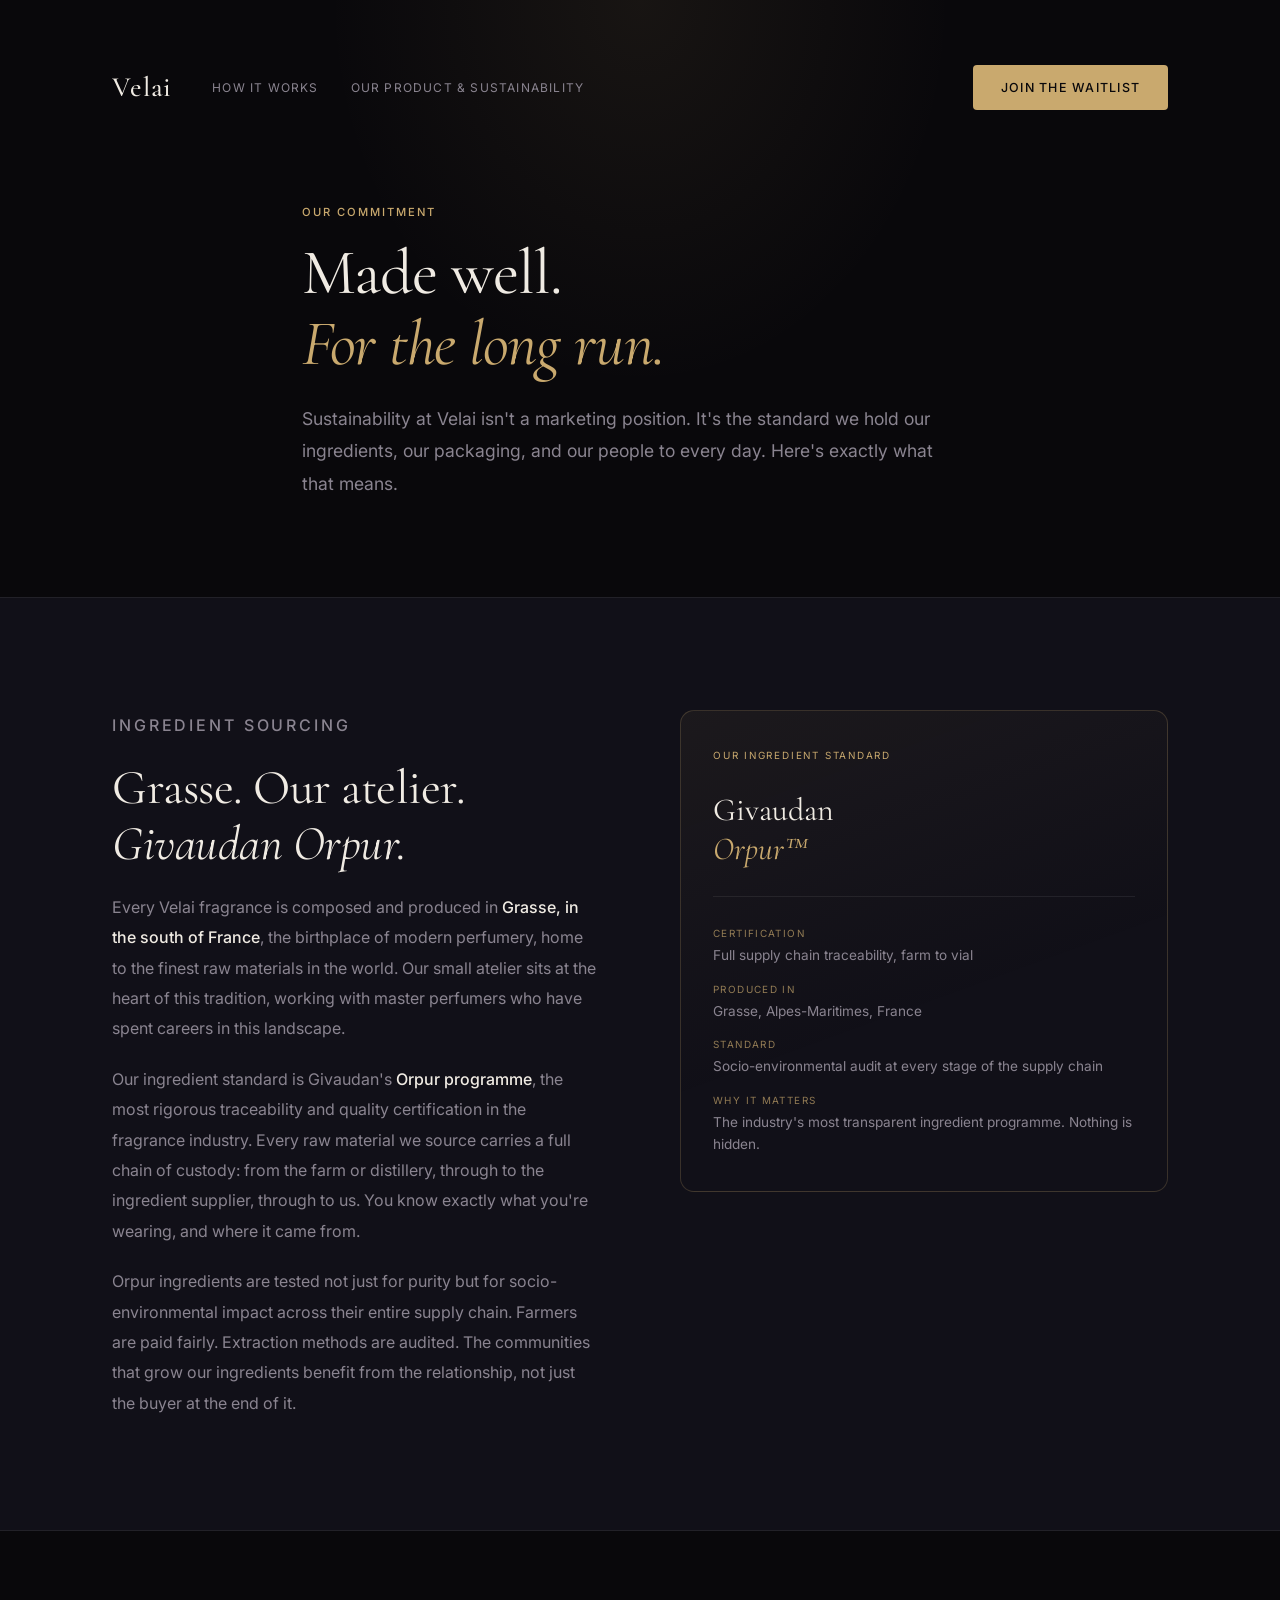
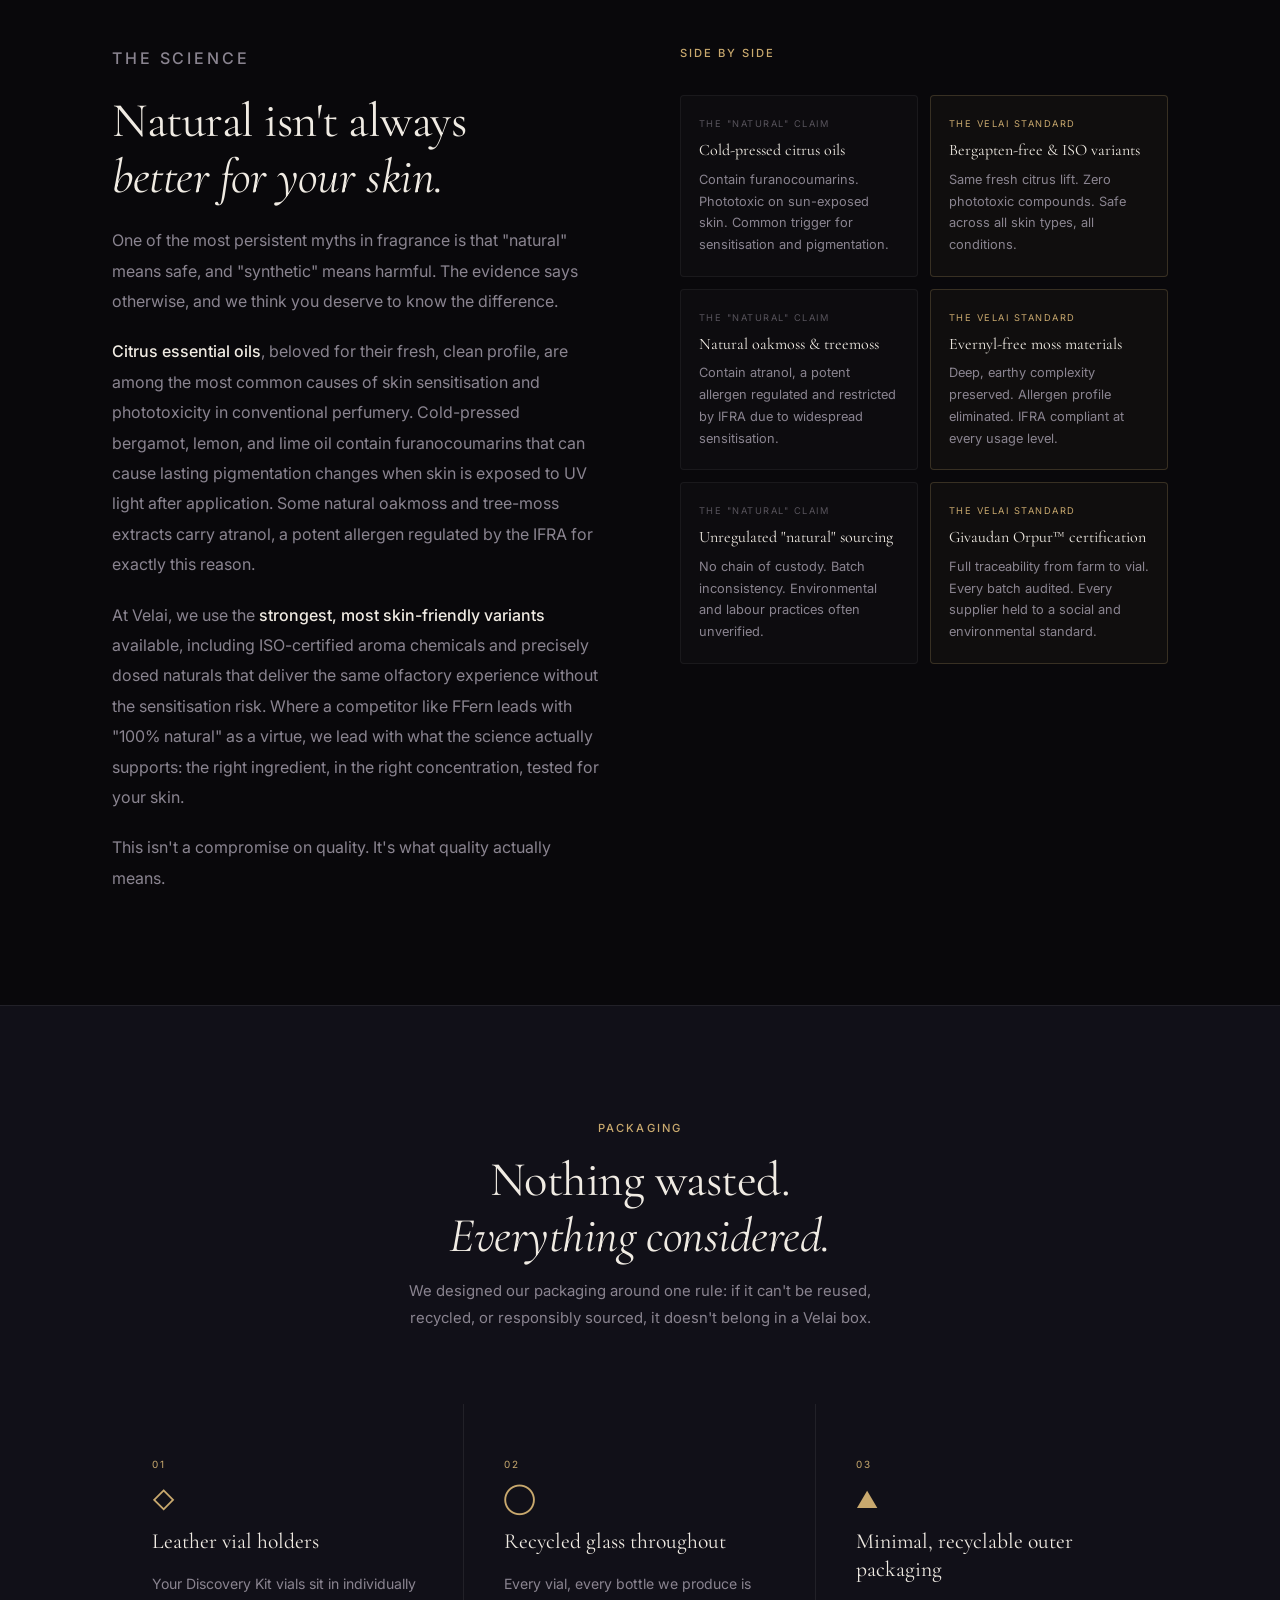
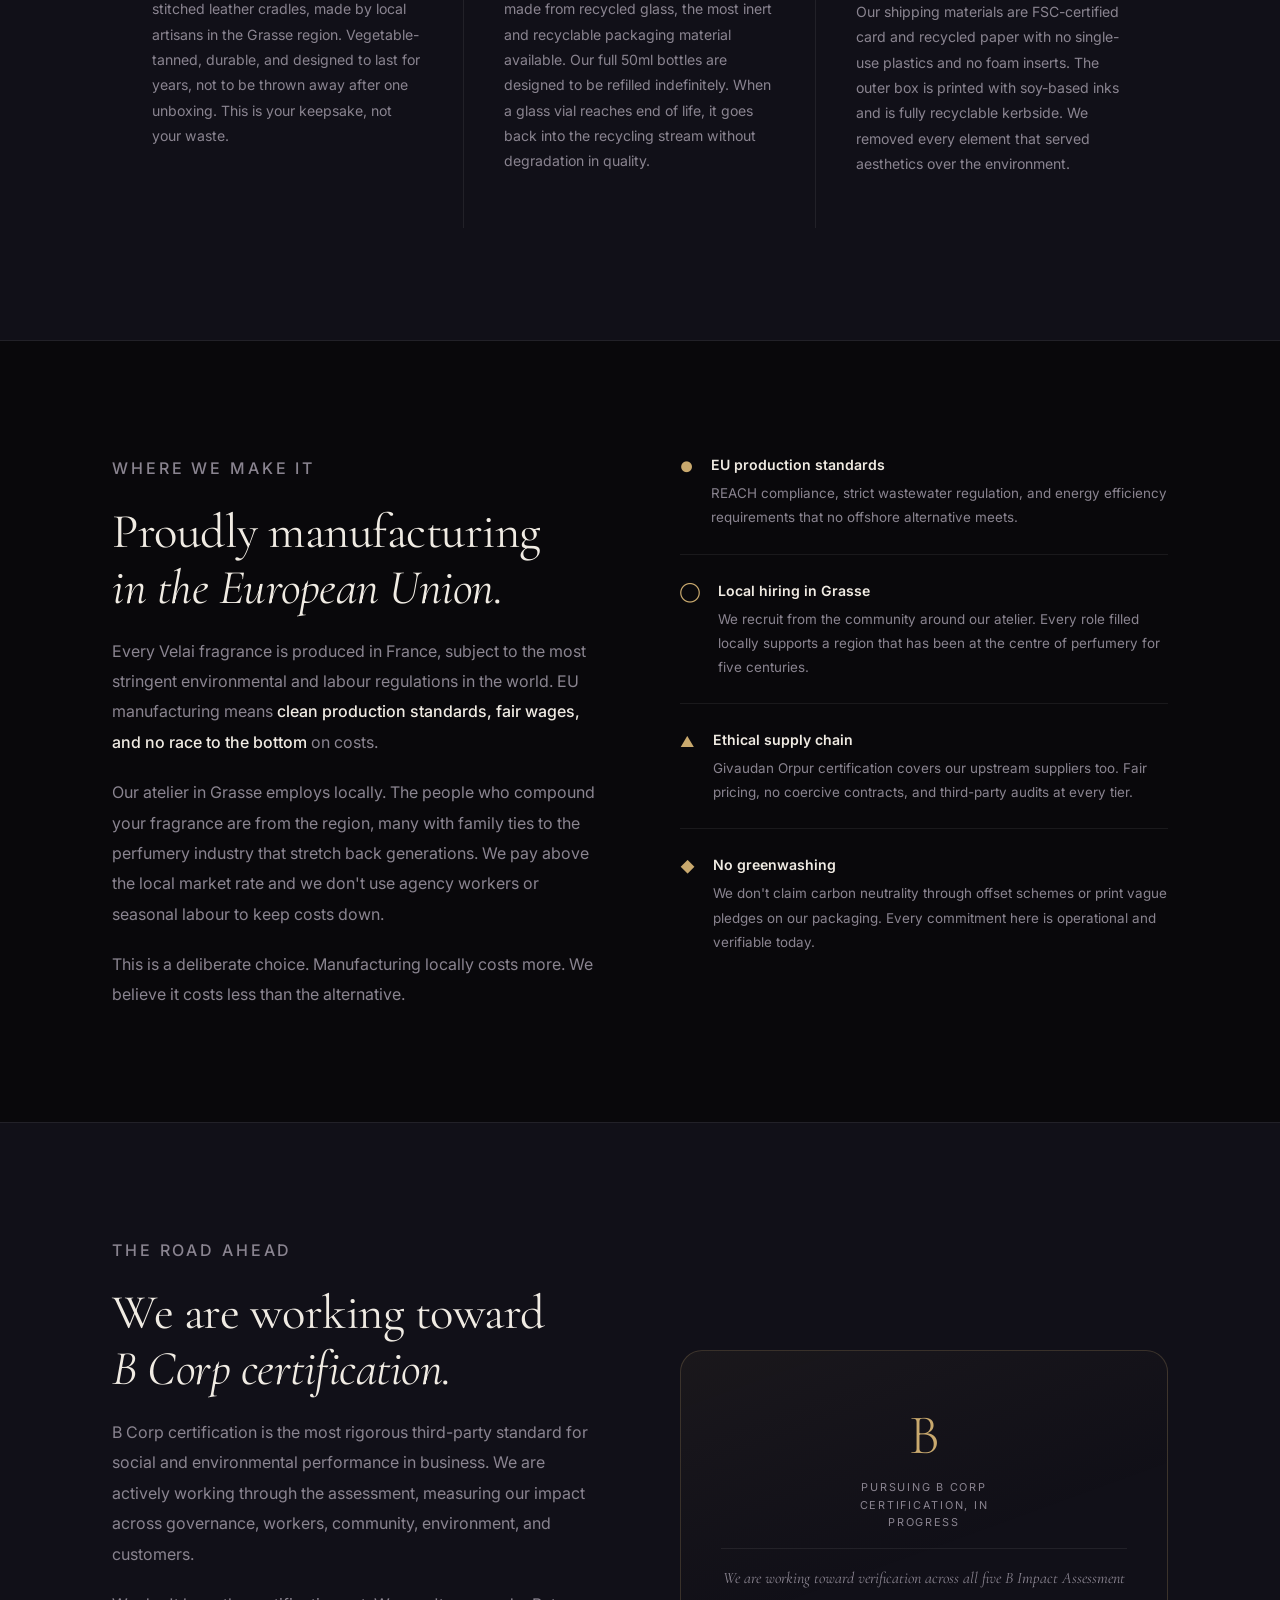
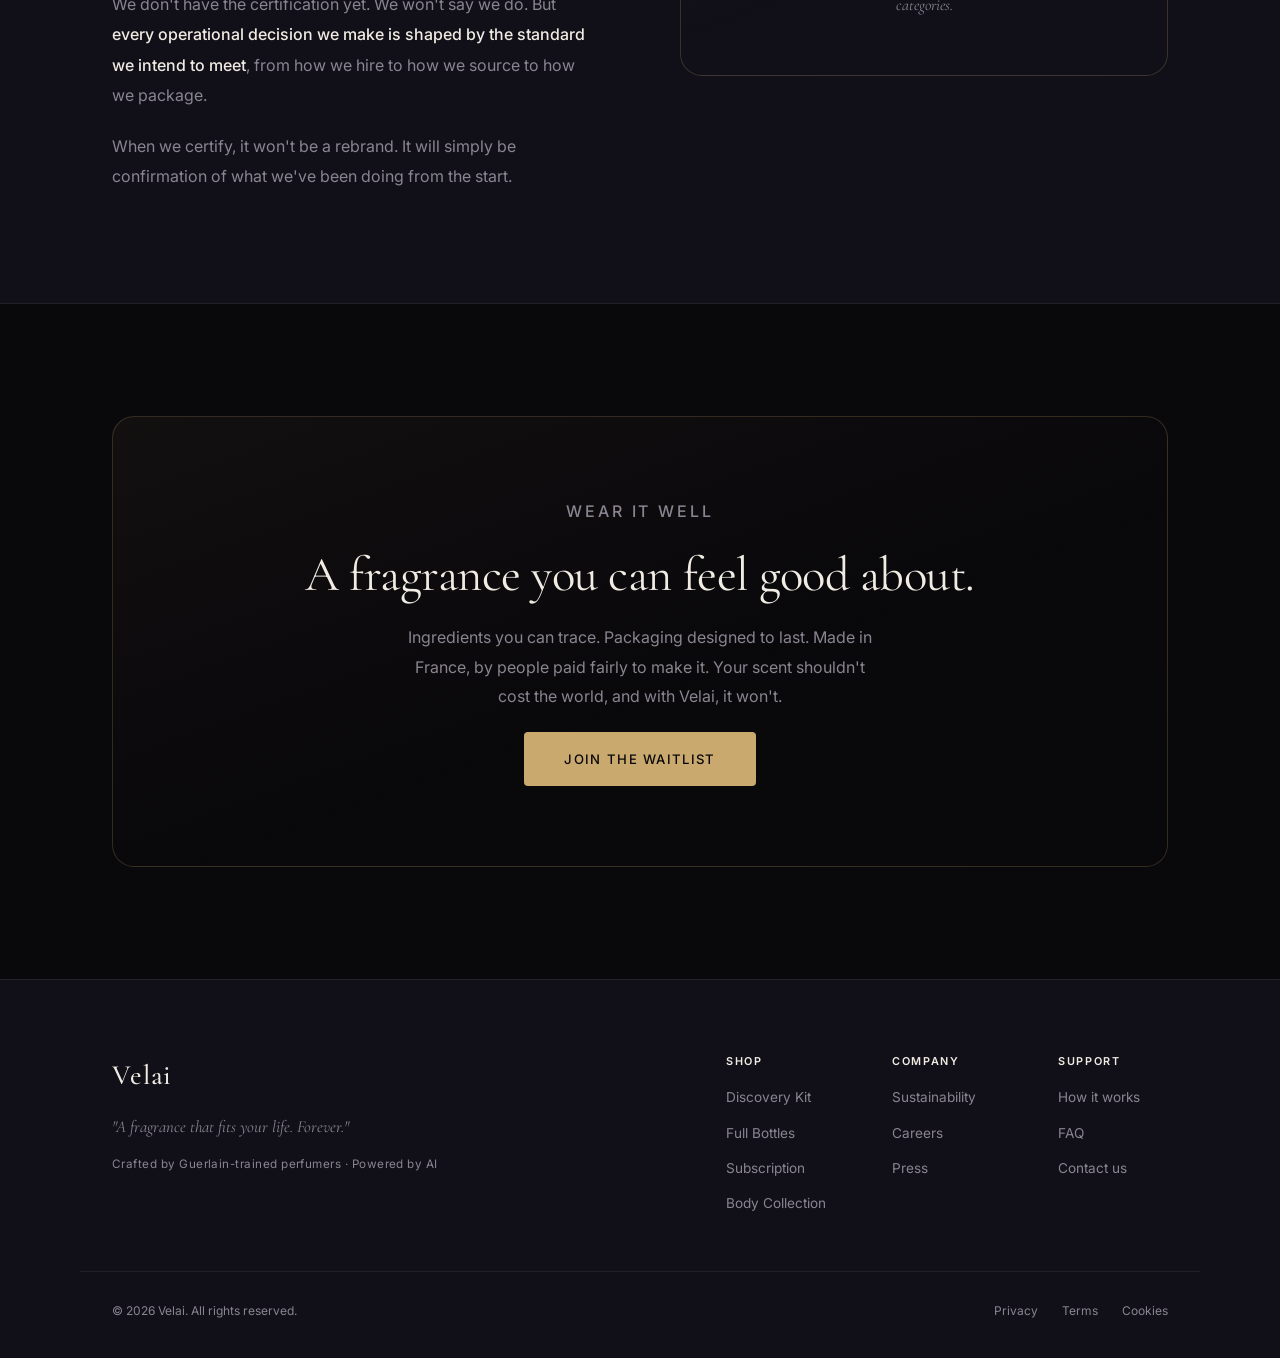
==== commit 955f86d5: "Add waitlist page, promo bar, pricing markdowns, and nav updates - Replace quiz CTAs with waitlist s" ====
--- a/sustainability.html
+++ b/sustainability.html
@@ -12,7 +12,7 @@
   <style>
     /* ── Sustainability page ──────────────────────────────────────────── */
     .sus-hero {
-      padding-top: 160px;
+      padding-top: 202px;
       padding-bottom: 96px;
       position: relative;
       overflow: hidden;
@@ -373,7 +373,7 @@
         <a href="sustainability.html" class="active">Our product &amp; sustainability</a>
       </nav>
       <div class="nav__actions">
-        <a href="#" class="btn btn--primary">Start the quiz</a>
+        <a href="waitlist.html" class="btn btn--primary">Join the waitlist</a>
       </div>
       <button class="nav__hamburger" id="hamburger" aria-label="Open menu">
         <span></span><span></span><span></span>
@@ -687,7 +687,7 @@
             by people paid fairly to make it. Your scent shouldn't cost the world,
             and with Velai, it won't.
           </p>
-          <a href="#" class="btn btn--primary btn--lg">Find your fragrance</a>
+          <a href="waitlist.html" class="btn btn--primary btn--lg">Join the waitlist</a>
         </div>
       </div>
     </section>
--- a/css/style.css
+++ b/css/style.css
@@ -158,7 +158,7 @@
 /* ─── Nav ────────────────────────────────────────────────────────────── */
 .nav {
   position: fixed;
-  top: 0; left: 0; right: 0;
+  top: 42px; left: 0; right: 0;
   z-index: 200;
   padding: 22px 0;
   transition: background 0.35s ease, border-color 0.35s ease, padding 0.35s ease;
@@ -286,7 +286,7 @@
 .hero__inner {
   position: relative;
   z-index: 1;
-  padding-top: 100px;
+  padding-top: 142px;
   padding-bottom: 80px;
   display: grid;
   grid-template-columns: 1fr auto;
--- a/css/components.css
+++ b/css/components.css
@@ -771,3 +771,112 @@
   .kit-vl__foot { width: 22px; }
   .kit-tray__vials { gap: 14px; }
 }
+
+.price-was {
+  font-size: 0.82em;
+  color: var(--muted);
+  opacity: 0.75;
+  margin-right: 6px;
+  font-weight: 500;
+  text-decoration: line-through;
+  text-decoration-color: rgba(201,169,110,0.7);
+  text-decoration-thickness: 2px;
+}
+
+.price-badge {
+  position: absolute;
+  top: 16px;
+  right: 16px;
+  padding: 4px 12px;
+  border-radius: 999px;
+  background: rgba(201,169,110,0.15);
+  border: 1px solid var(--border-gold);
+  color: var(--gold);
+  font-size: 0.65rem;
+  font-weight: 600;
+  letter-spacing: 0.08em;
+  text-transform: uppercase;
+}
+
+.promo-bar {
+  position: fixed;
+  top: 0; left: 0; right: 0;
+  z-index: 201;
+  height: 42px;
+  display: flex;
+  align-items: center;
+  justify-content: center;
+  background: linear-gradient(90deg, #1a1508 0%, #110f0a 50%, #1a1508 100%);
+  border-bottom: 1px solid var(--border-gold);
+  padding: 0 24px;
+  text-align: center;
+  font-size: 0.82rem;
+  color: var(--muted);
+  letter-spacing: 0.02em;
+}
+.promo-bar strong {
+  color: var(--gold);
+  font-weight: 600;
+}
+.promo-bar a {
+  color: var(--gold);
+  text-decoration: underline;
+  text-underline-offset: 3px;
+  margin-left: 8px;
+  white-space: nowrap;
+}
+.promo-bar a:hover { opacity: 0.75; }
+
+.form-error {
+  font-size: 0.8rem;
+  color: #e07070;
+  min-height: 1.2em;
+  line-height: 1.4;
+}
+
+.phone-row {
+  display: flex;
+  background: rgba(255,255,255,0.04);
+  border: 1px solid var(--border);
+  border-radius: var(--r-sm);
+  overflow: hidden;
+  transition: border-color 0.2s ease;
+}
+.phone-row:focus-within {
+  border-color: var(--border-gold);
+  background: rgba(201,169,110,0.04);
+}
+.dial-select {
+  background: transparent;
+  border: none;
+  border-right: 1px solid var(--border);
+  padding: 13px 10px 13px 14px;
+  font-family: var(--sans);
+  font-size: 0.9rem;
+  color: var(--text);
+  outline: none;
+  cursor: pointer;
+  flex-shrink: 0;
+  width: 108px;
+  appearance: none;
+  -webkit-appearance: none;
+  background-image: url("data:image/svg+xml,%3Csvg xmlns='http://www.w3.org/2000/svg' width='10' height='6' fill='none'%3E%3Cpath d='M1 1l4 4 4-4' stroke='%23888' stroke-width='1.5' stroke-linecap='round' stroke-linejoin='round'/%3E%3C/svg%3E");
+  background-repeat: no-repeat;
+  background-position: right 8px center;
+}
+.dial-select option {
+  background: #0d0b10;
+  color: var(--text);
+}
+.phone-row input {
+  flex: 1;
+  background: transparent;
+  border: none;
+  padding: 13px 16px;
+  font-family: var(--sans);
+  font-size: 0.95rem;
+  color: var(--text);
+  outline: none;
+  width: 100%;
+}
+.phone-row input::placeholder { color: rgba(255,255,255,0.2); }
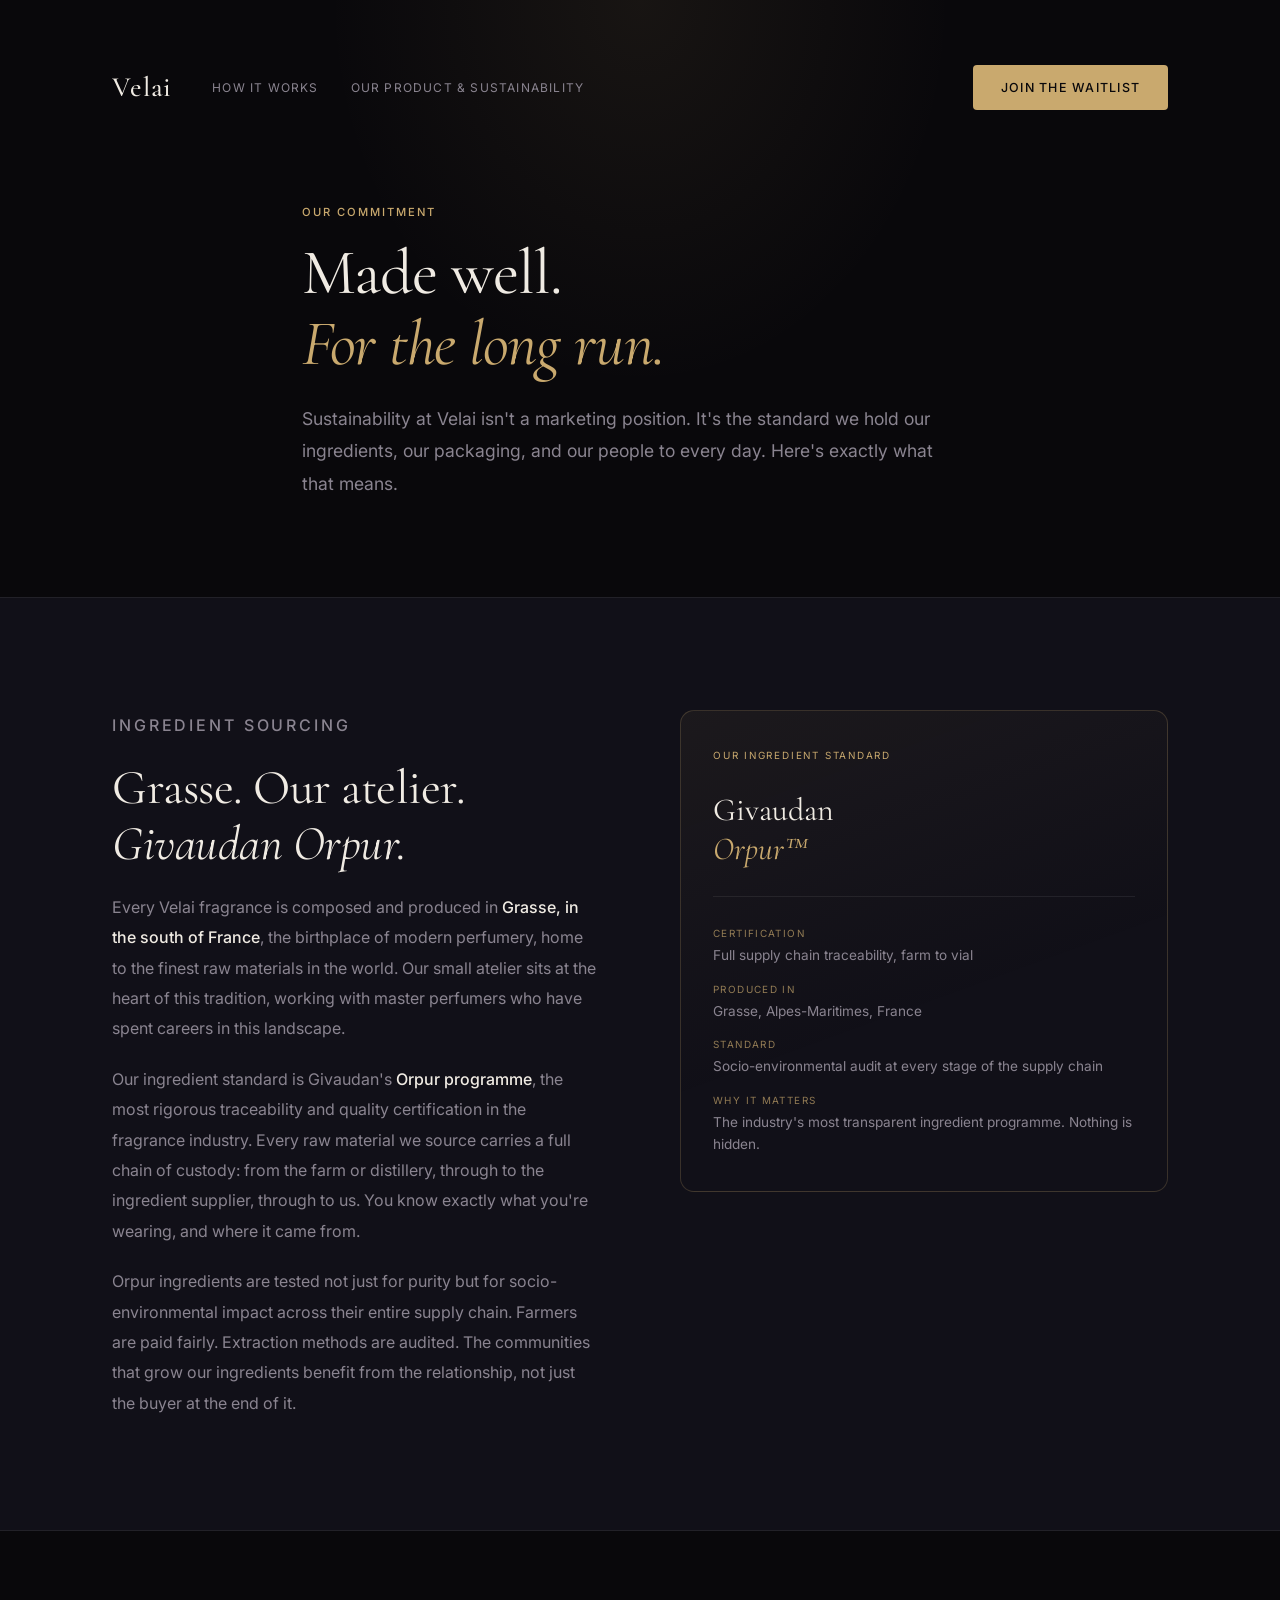
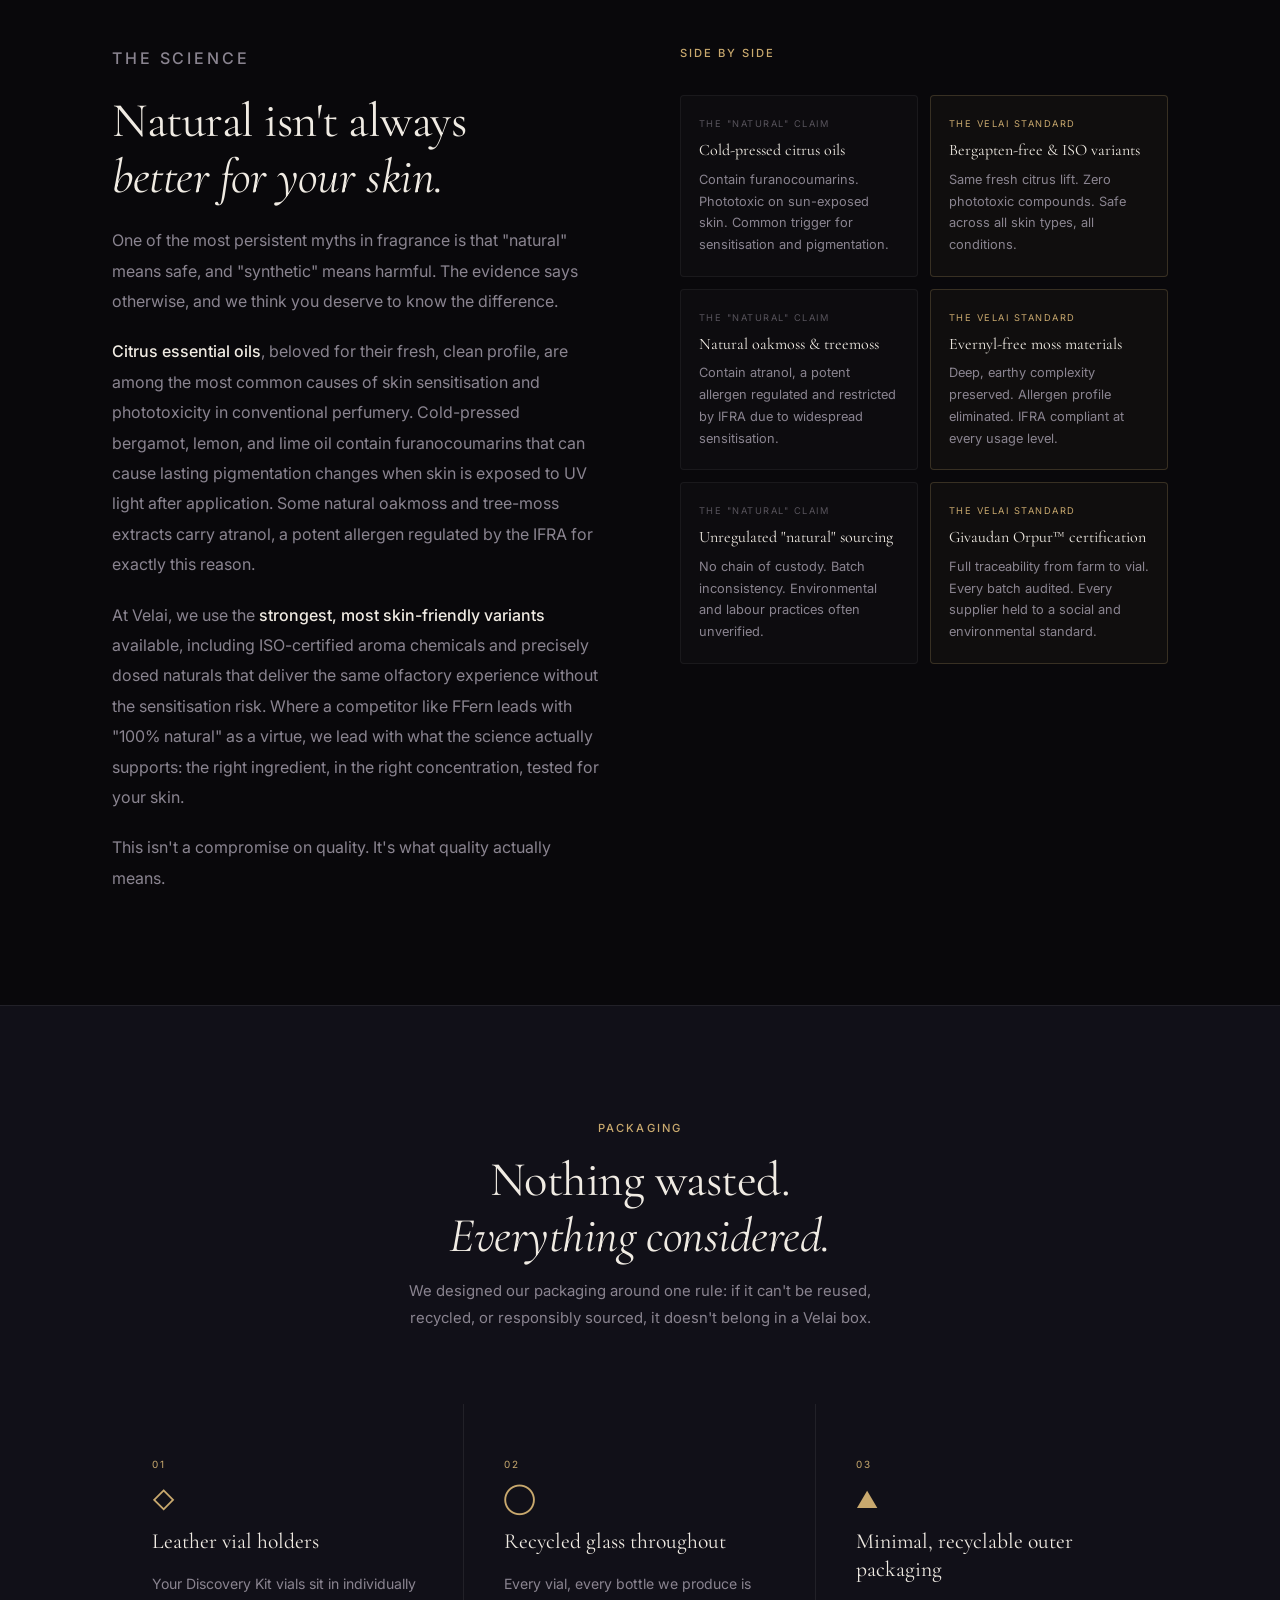
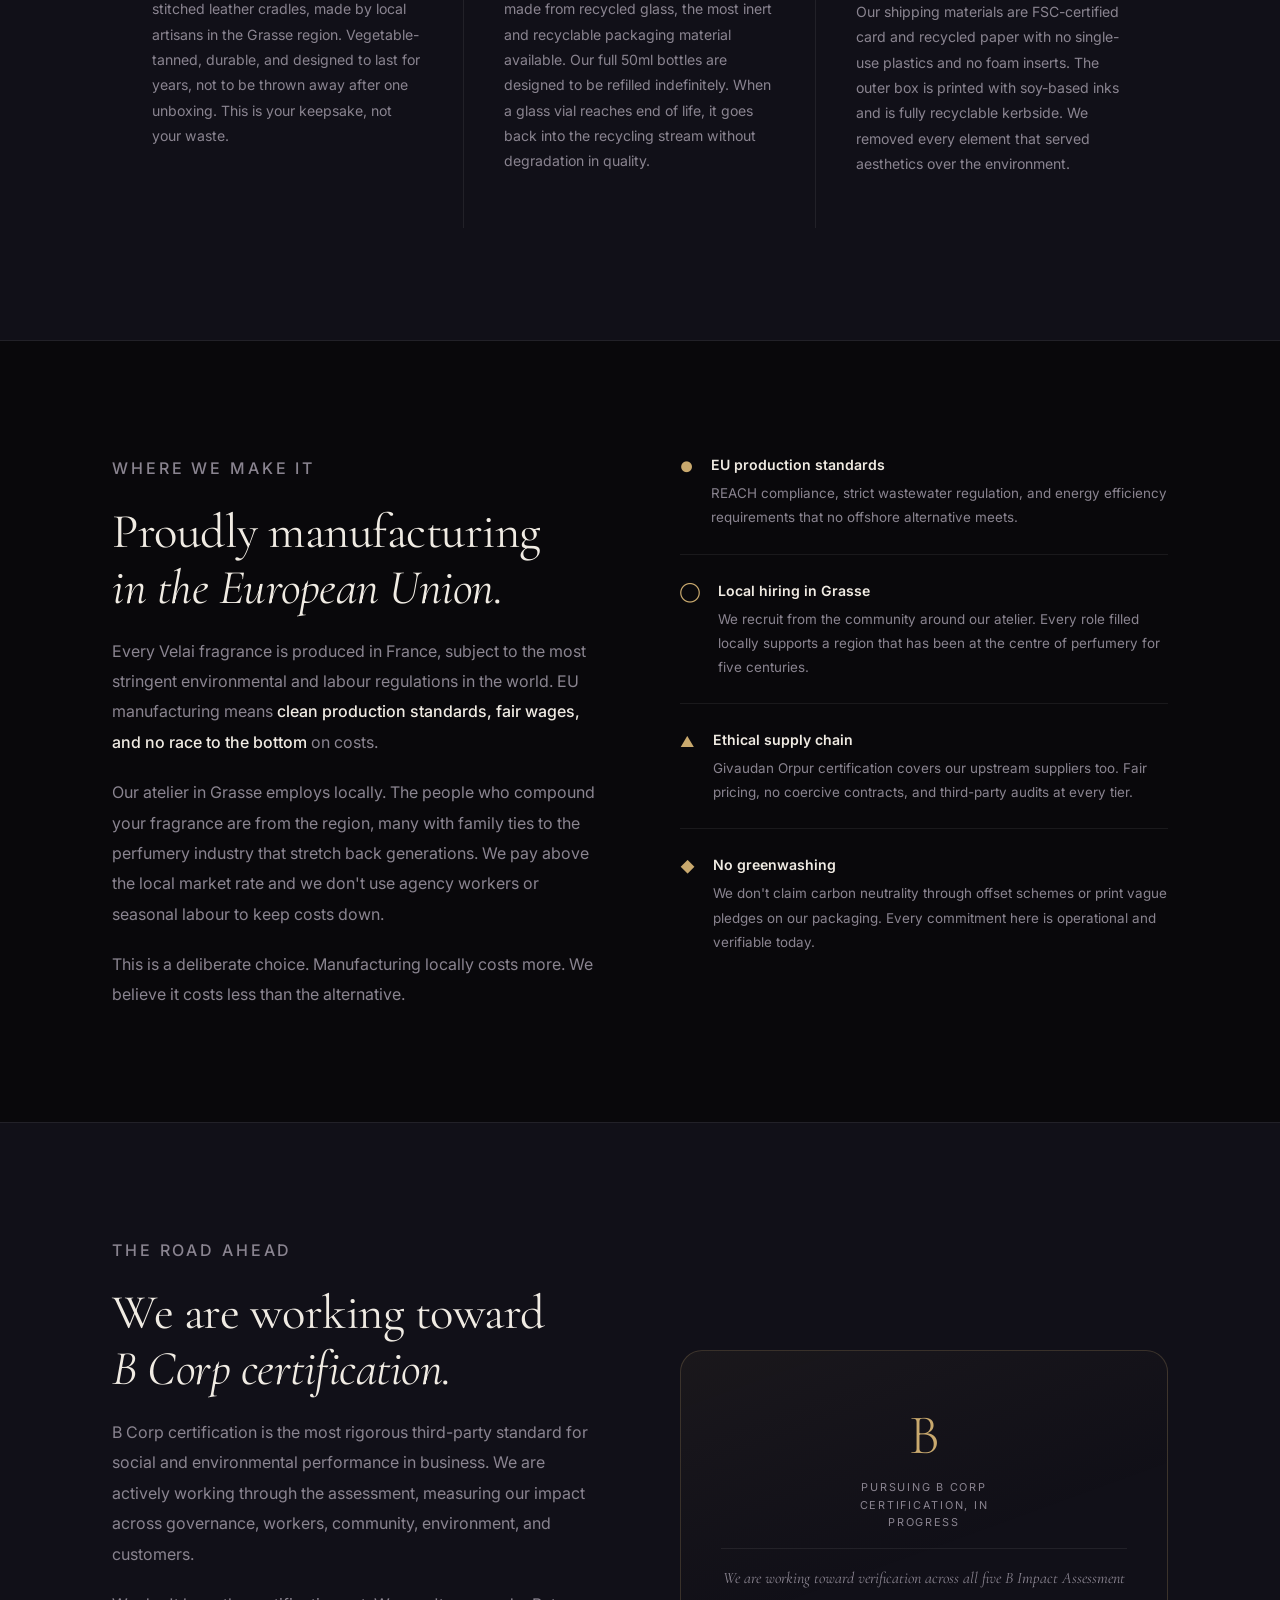
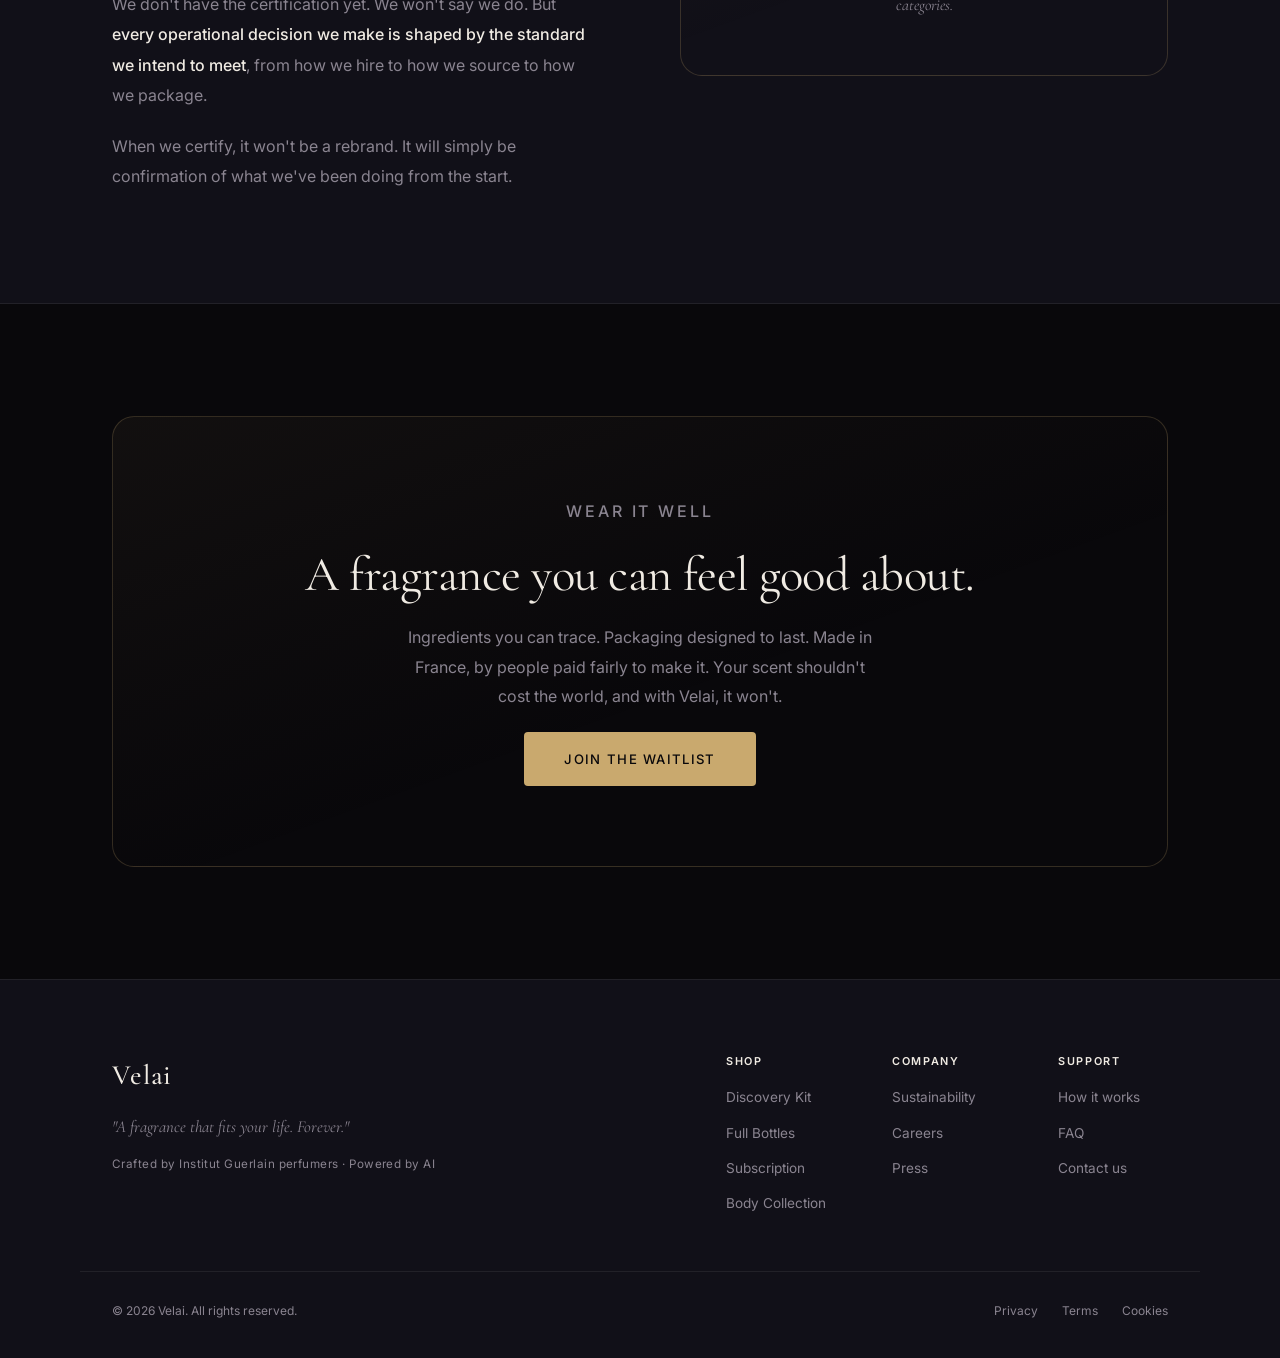
==== commit fbae0ad9: "Replace Guerlain-trained with Institut Guerlain throughout Co-Authored-By: Claude Sonnet 4.6 <norepl" ====
--- a/sustainability.html
+++ b/sustainability.html
@@ -700,7 +700,7 @@
       <div class="footer__brand">
         <a href="index.html" class="nav__logo">Velai</a>
         <p class="footer__tagline"><em>"A fragrance that fits your life. Forever."</em></p>
-        <p class="footer__crafted">Crafted by Guerlain-trained perfumers &middot; Powered by AI</p>
+        <p class="footer__crafted">Crafted by Institut Guerlain perfumers &middot; Powered by AI</p>
       </div>
       <div class="footer__links">
         <div class="footer__col">
--- a/css/components.css
+++ b/css/components.css
@@ -802,18 +802,20 @@
   position: fixed;
   top: 0; left: 0; right: 0;
   z-index: 201;
-  height: 42px;
+  min-height: 42px;
   display: flex;
   align-items: center;
   justify-content: center;
   background: linear-gradient(90deg, #1a1508 0%, #110f0a 50%, #1a1508 100%);
   border-bottom: 1px solid var(--border-gold);
-  padding: 0 24px;
+  padding: 10px 24px;
   text-align: center;
   font-size: 0.82rem;
   color: var(--muted);
   letter-spacing: 0.02em;
-}
+  box-sizing: border-box;
+}
+.promo-bar p { margin: 0; line-height: 1.5; }
 .promo-bar strong {
   color: var(--gold);
   font-weight: 600;
@@ -822,10 +824,17 @@
   color: var(--gold);
   text-decoration: underline;
   text-underline-offset: 3px;
-  margin-left: 8px;
+  margin-left: 6px;
   white-space: nowrap;
 }
 .promo-bar a:hover { opacity: 0.75; }
+.promo-short { display: none; }
+.promo-full  { display: inline; }
+@media (max-width: 600px) {
+  .promo-full  { display: none; }
+  .promo-short { display: inline; }
+  .promo-bar   { font-size: 0.78rem; padding: 8px 16px; }
+}
 
 .form-error {
   font-size: 0.8rem;
